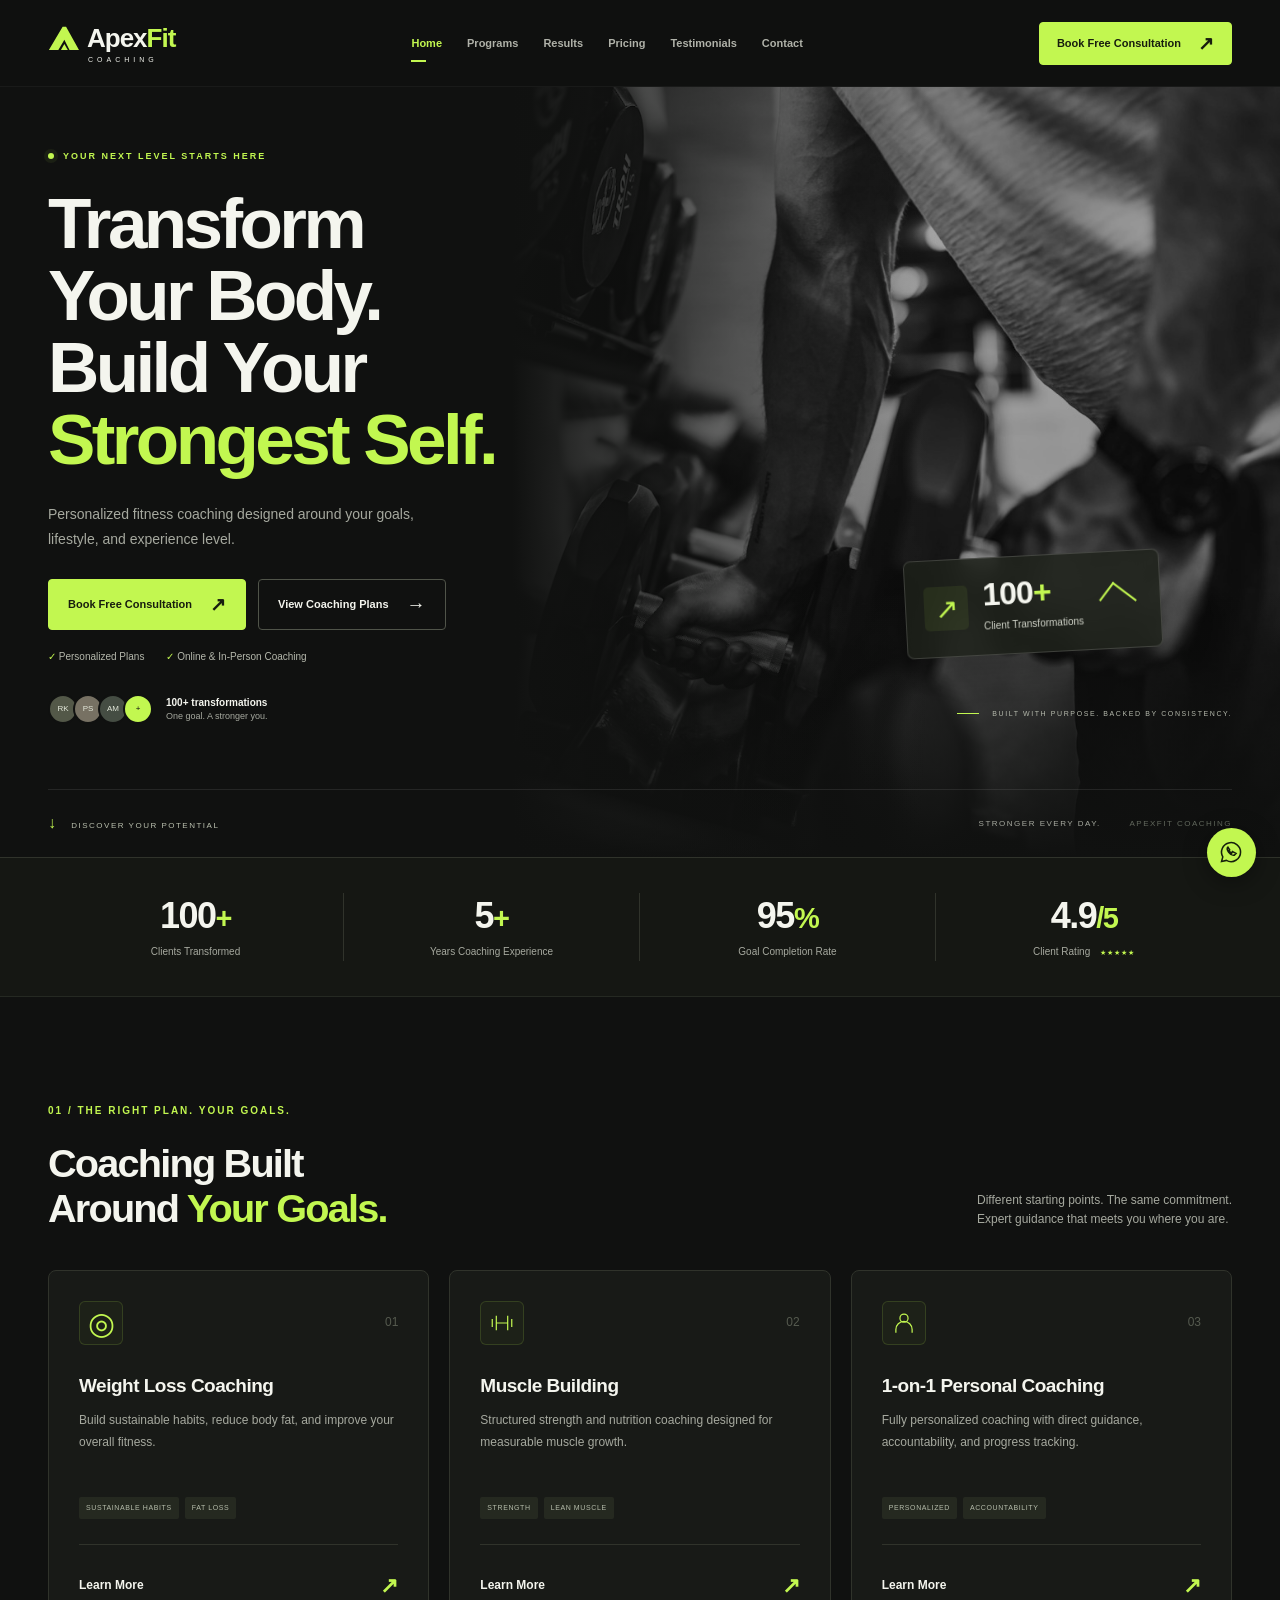
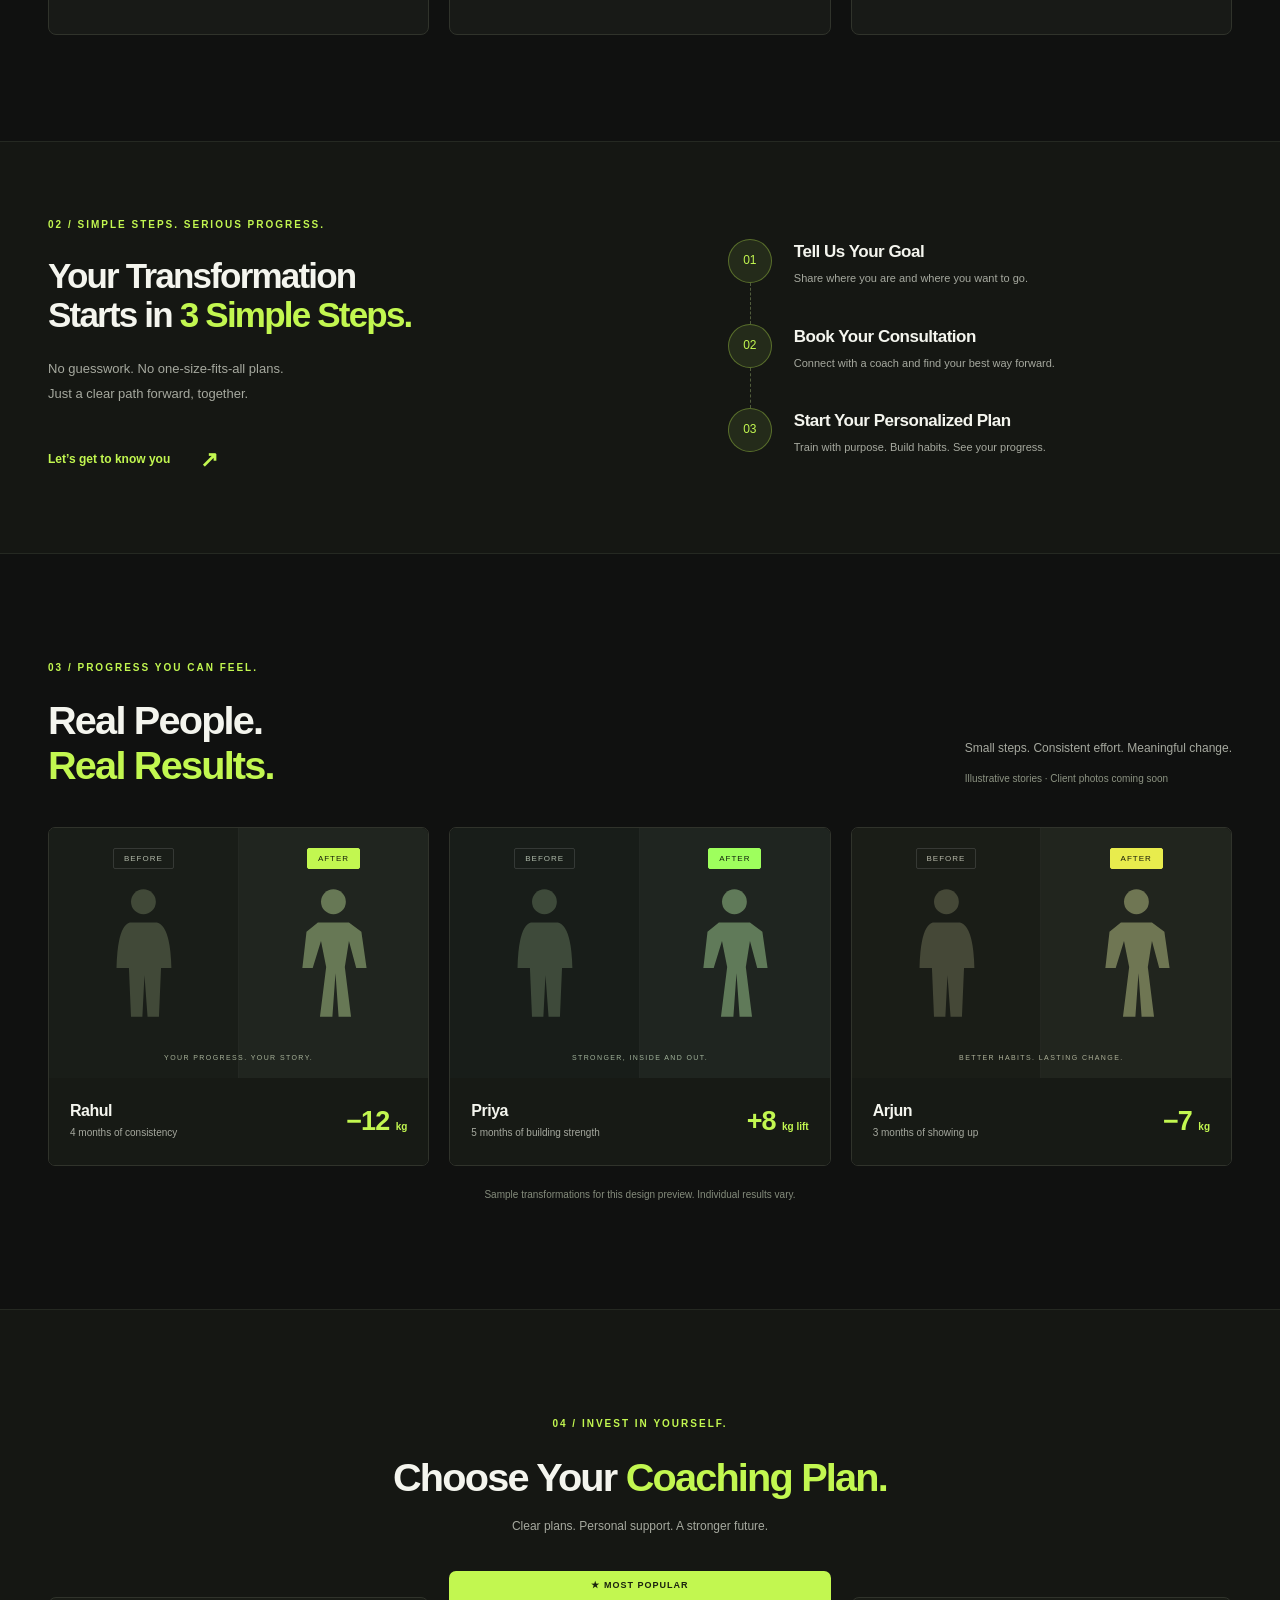
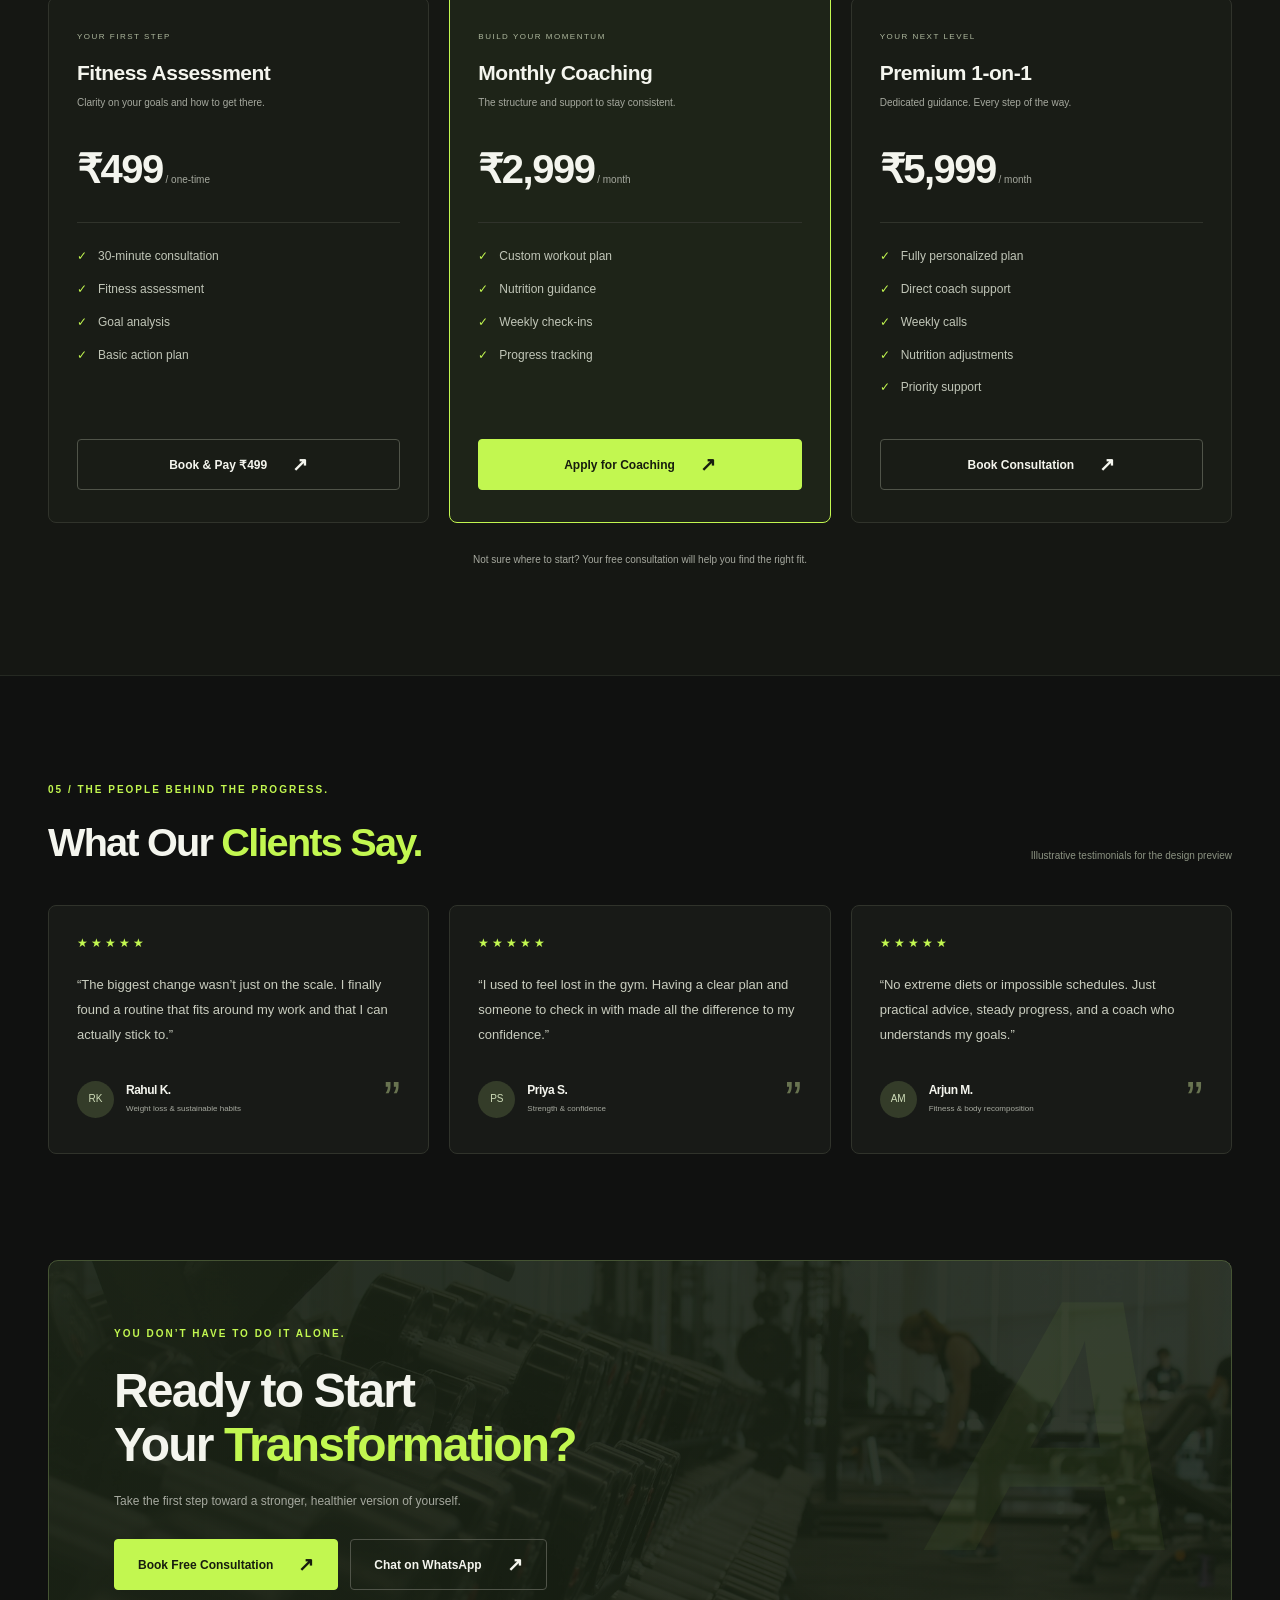
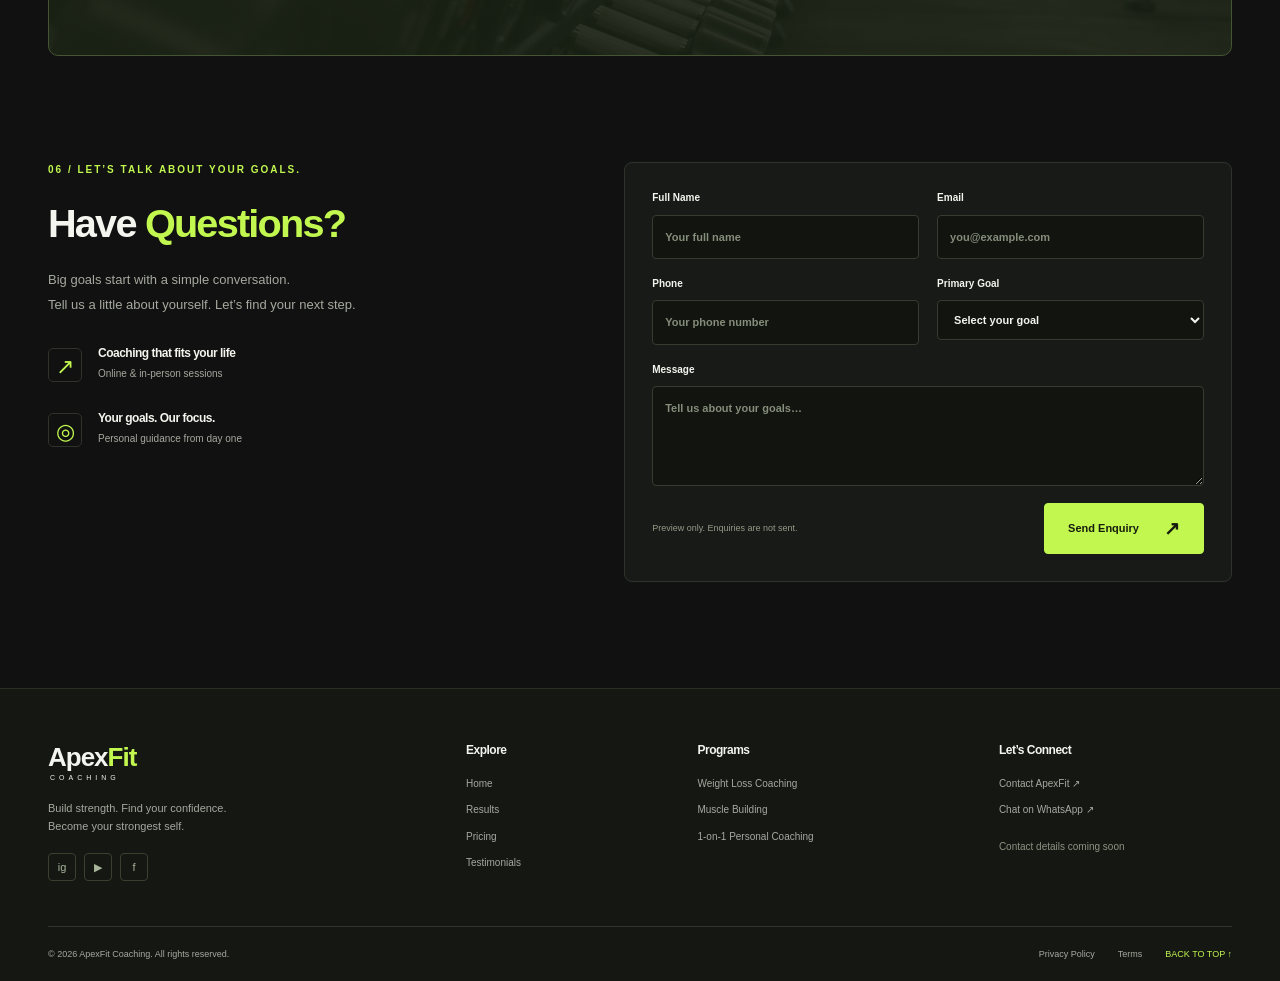
==== index.html @ f1231855 "Set up ApexFit landing page with Tally and Cal.com integrations" ====
<!doctype html>
<html lang="en">
<head>
  <meta charset="UTF-8">
  <meta name="viewport" content="width=device-width, initial-scale=1.0">
  <meta name="theme-color" content="#101110">
  <meta name="description" content="ApexFit Coaching. Personalized fitness coaching built around your goals, lifestyle, and experience. Find your stronger self.">
  <title>ApexFit Coaching — Build Your Strongest Self</title>
  <link rel="icon" href="assets/favicon.svg" type="image/svg+xml">
  <link rel="stylesheet" href="styles.css">
  <script src="script.js" defer></script>
  <script async src="https://tally.so/widgets/embed.js"></script>
  <!-- FUTURE: Microsoft Clarity global analytics. No tracking enabled in Phase 1. -->
</head>
<body>
<a class="skip-link" href="#main">Skip to content</a>
<header class="header">
  <div class="container nav-wrap">
    <a class="logo" href="#home" aria-label="ApexFit home"><svg viewBox="0 0 36 32" aria-hidden="true"><path d="M1 29 17 2h4l15 27H25L19 17l-7 12Z" fill="currentColor"/><path d="m15 29 4-7 4 7Z" fill="currentColor"/></svg>Apex<span>Fit</span><small>COACHING</small></a>
    <button class="menu-toggle" aria-expanded="false" aria-controls="navigation" aria-label="Open navigation"><span></span><span></span></button>
    <nav id="navigation" aria-label="Main navigation"><a class="active" href="#home">Home</a><a href="#programs">Programs</a><a href="#results">Results</a><a href="#pricing">Pricing</a><a href="#testimonials">Testimonials</a><a href="#contact">Contact</a></nav>
    <!-- Cal.com navbar booking popup -->
    <button class="button button-small nav-cta" data-cal-link="sahil-4kkyif/free-fitness-consultation" data-cal-namespace="free-fitness-consultation" data-cal-config='{"layout":"month_view","useSlotsViewOnSmallScreen":"true","theme":"auto"}'>Book Free Consultation <span>↗</span></button>
  </div>
</header>
<main id="main">
  <section class="hero" id="home">
    <div class="hero-image"><img src="assets/athlete.jpg" alt="Athlete strength training with dumbbells in a gym" fetchpriority="high" width="1400" height="933"></div>
    <div class="container hero-inner">
      <div class="hero-copy">
        <p class="eyebrow"><span class="live-dot"></span> YOUR NEXT LEVEL STARTS HERE</p>
        <h1>Transform<br>Your Body.<br>Build Your<br><em>Strongest Self.</em></h1>
        <p class="hero-description">Personalized fitness coaching designed around your goals, lifestyle, and experience level.</p>
        <div class="actions"><!-- Cal.com hero booking popup --><button class="button" data-cal-link="sahil-4kkyif/free-fitness-consultation" data-cal-namespace="free-fitness-consultation" data-cal-config='{"layout":"month_view","useSlotsViewOnSmallScreen":"true","theme":"auto"}'>Book Free Consultation <span>↗</span></button><a class="button button-outline" href="#pricing">View Coaching Plans <span>→</span></a></div>
        <div class="trust"><span>✓ Personalized Plans</span><span>✓ Online &amp; In-Person Coaching</span></div>
        <div class="hero-proof"><div class="avatar-stack" aria-hidden="true"><span>RK</span><span>PS</span><span>AM</span><span>+</span></div><div><strong>100+ transformations</strong><small>One goal. A stronger you.</small></div></div>
      </div>
      <div class="hero-note"><span class="mini-icon">↗</span><div><strong>100<span>+</span></strong><p>Client Transformations</p></div><span class="note-line"></span></div>
      <div class="image-caption"><span></span> BUILT WITH PURPOSE. BACKED BY CONSISTENCY.</div>
    </div>
    <div class="hero-bottom container"><a href="#programs"><span>↓</span> DISCOVER YOUR POTENTIAL</a><p>STRONGER EVERY DAY. <span>APEXFIT COACHING</span></p></div>
  </section>
  <section class="stats" aria-label="Coaching at a glance"><div class="container stats-grid"><div><strong>100<span>+</span></strong><p>Clients Transformed</p></div><div><strong>5<span>+</span></strong><p>Years Coaching Experience</p></div><div><strong>95<span>%</span></strong><p>Goal Completion Rate</p></div><div><strong>4.9<span>/5</span></strong><p>Client Rating <span class="stars" aria-label="five stars">★★★★★</span></p></div></div></section>
  <section class="section container" id="programs">
    <div class="section-heading"><div><p class="eyebrow">01 / THE RIGHT PLAN. YOUR GOALS.</p><h2>Coaching Built<br>Around <span>Your Goals.</span></h2></div><p>Different starting points. The same commitment.<br>Expert guidance that meets you where you are.</p></div>
    <div class="program-grid">
      <article class="program-card"><div class="card-top"><span class="service-icon">◎</span><span class="card-number">01</span></div><h3>Weight Loss Coaching</h3><p>Build sustainable habits, reduce body fat, and improve your overall fitness.</p><div class="tags"><span>SUSTAINABLE HABITS</span><span>FAT LOSS</span></div><a href="#pricing" class="text-link">Learn More <span>↗</span></a></article>
      <article class="program-card"><div class="card-top"><span class="service-icon"><svg viewBox="0 0 32 32" aria-hidden="true"><path d="M4 11v10m5-14v18m14-18v18m5-14v10M9 16h14"/></svg></span><span class="card-number">02</span></div><h3>Muscle Building</h3><p>Structured strength and nutrition coaching designed for measurable muscle growth.</p><div class="tags"><span>STRENGTH</span><span>LEAN MUSCLE</span></div><a href="#pricing" class="text-link">Learn More <span>↗</span></a></article>
      <article class="program-card"><div class="card-top"><span class="service-icon"><svg viewBox="0 0 32 32" aria-hidden="true"><circle cx="16" cy="10" r="5"/><path d="M6 28v-4a10 10 0 0 1 20 0v4"/></svg></span><span class="card-number">03</span></div><h3>1-on-1 Personal Coaching</h3><p>Fully personalized coaching with direct guidance, accountability, and progress tracking.</p><div class="tags"><span>PERSONALIZED</span><span>ACCOUNTABILITY</span></div><a href="#pricing" class="text-link">Learn More <span>↗</span></a></article>
    </div>
  </section>
  <section class="process-section"><div class="container process-layout"><div><p class="eyebrow">02 / SIMPLE STEPS. SERIOUS PROGRESS.</p><h2>Your Transformation<br>Starts in <span>3 Simple Steps.</span></h2><p class="muted">No guesswork. No one-size-fits-all plans.<br>Just a clear path forward, together.</p><a href="#contact" class="text-link inline-link">Let’s get to know you <span>↗</span></a></div><ol class="steps"><li><span>01</span><div><h3>Tell Us Your Goal</h3><p>Share where you are and where you want to go.</p></div></li><li><span>02</span><div><h3>Book Your Consultation</h3><p>Connect with a coach and find your best way forward.</p></div></li><li><span>03</span><div><h3>Start Your Personalized Plan</h3><p>Train with purpose. Build habits. See your progress.</p></div></li></ol></div></section>
  <section class="section container" id="results"><div class="section-heading"><div><p class="eyebrow">03 / PROGRESS YOU CAN FEEL.</p><h2>Real People.<br><span>Real Results.</span></h2></div><div><p>Small steps. Consistent effort. Meaningful change.</p><p class="sample-note">Illustrative stories · Client photos coming soon</p></div></div><div class="results-grid">
    <article class="result-card"><div class="transformation"><div><span>BEFORE</span><svg viewBox="0 0 80 140" aria-hidden="true"><circle cx="40" cy="20" r="12"/><path d="M27 40Q15 43 14 84h12l2 47h11l2-40 3 40h11l2-47h10Q66 43 53 40Z"/></svg></div><div><span>AFTER</span><svg viewBox="0 0 80 140" aria-hidden="true"><circle cx="40" cy="20" r="12"/><path d="M25 40 14 49l-4 35h10l8-26 5 25-6 48h12l3-42 3 42h12l-6-48 4-25 7 26h10l-5-35-12-9Z"/></svg></div><p>YOUR PROGRESS. YOUR STORY.</p></div><div class="result-caption"><div><h3>Rahul</h3><p>4 months of consistency</p></div><strong>−12 <small>kg</small></strong></div></article>
    <article class="result-card"><div class="transformation variant-two"><div><span>BEFORE</span><svg viewBox="0 0 80 140" aria-hidden="true"><circle cx="40" cy="20" r="12"/><path d="M27 40Q15 43 14 84h12l2 47h11l2-40 3 40h11l2-47h10Q66 43 53 40Z"/></svg></div><div><span>AFTER</span><svg viewBox="0 0 80 140" aria-hidden="true"><circle cx="40" cy="20" r="12"/><path d="M25 40 14 49l-4 35h10l8-26 5 25-6 48h12l3-42 3 42h12l-6-48 4-25 7 26h10l-5-35-12-9Z"/></svg></div><p>STRONGER, INSIDE AND OUT.</p></div><div class="result-caption"><div><h3>Priya</h3><p>5 months of building strength</p></div><strong>+8 <small>kg lift</small></strong></div></article>
    <article class="result-card"><div class="transformation variant-three"><div><span>BEFORE</span><svg viewBox="0 0 80 140" aria-hidden="true"><circle cx="40" cy="20" r="12"/><path d="M27 40Q15 43 14 84h12l2 47h11l2-40 3 40h11l2-47h10Q66 43 53 40Z"/></svg></div><div><span>AFTER</span><svg viewBox="0 0 80 140" aria-hidden="true"><circle cx="40" cy="20" r="12"/><path d="M25 40 14 49l-4 35h10l8-26 5 25-6 48h12l3-42 3 42h12l-6-48 4-25 7 26h10l-5-35-12-9Z"/></svg></div><p>BETTER HABITS. LASTING CHANGE.</p></div><div class="result-caption"><div><h3>Arjun</h3><p>3 months of showing up</p></div><strong>−7 <small>kg</small></strong></div></article>
  </div><p class="results-disclaimer">Sample transformations for this design preview. Individual results vary.</p></section>
  <section class="pricing-section section" id="pricing"><div class="container"><div class="center-heading"><p class="eyebrow">04 / INVEST IN YOURSELF.</p><h2>Choose Your <span>Coaching Plan.</span></h2><p>Clear plans. Personal support. A stronger future.</p></div><div class="pricing-grid">
    <article class="price-card"><p class="plan-kicker">YOUR FIRST STEP</p><h3>Fitness Assessment</h3><p class="plan-description">Clarity on your goals and how to get there.</p><p class="price">₹499<span> / one-time</span></p><ul><li>30-minute consultation</li><li>Fitness assessment</li><li>Goal analysis</li><li>Basic action plan</li></ul><!-- FUTURE: Razorpay ₹499 assessment payment --><button class="button button-outline" data-integration="razorpay">Book &amp; Pay ₹499 <span>↗</span></button></article>
    <article class="price-card featured"><div class="popular">★ MOST POPULAR</div><p class="plan-kicker">BUILD YOUR MOMENTUM</p><h3>Monthly Coaching</h3><p class="plan-description">The structure and support to stay consistent.</p><p class="price">₹2,999<span> / month</span></p><ul><li>Custom workout plan</li><li>Nutrition guidance</li><li>Weekly check-ins</li><li>Progress tracking</li></ul><!-- Tally coaching application popup --><button class="button" data-tally-open="b50qGZ" data-tally-layout="modal" data-tally-width="401" data-tally-hide-title="1" data-tally-emoji-text="👋" data-tally-emoji-animation="wave" data-tally-auto-close="2000" data-tally-form-events-forwarding="1">Apply for Coaching <span>↗</span></button></article>
    <article class="price-card"><p class="plan-kicker">YOUR NEXT LEVEL</p><h3>Premium 1-on-1</h3><p class="plan-description">Dedicated guidance. Every step of the way.</p><p class="price">₹5,999<span> / month</span></p><ul><li>Fully personalized plan</li><li>Direct coach support</li><li>Weekly calls</li><li>Nutrition adjustments</li><li>Priority support</li></ul><!-- Cal.com premium consultation popup --><button class="button button-outline" data-cal-link="sahil-4kkyif/free-fitness-consultation" data-cal-namespace="free-fitness-consultation" data-cal-config='{"layout":"month_view","useSlotsViewOnSmallScreen":"true","theme":"auto"}'>Book Consultation <span>↗</span></button></article>
  </div><p class="pricing-footnote">Not sure where to start? Your free consultation will help you find the right fit.</p></div></section>
  <section class="section container" id="testimonials"><div class="section-heading"><div><p class="eyebrow">05 / THE PEOPLE BEHIND THE PROGRESS.</p><h2>What Our <span>Clients Say.</span></h2></div><p class="sample-note">Illustrative testimonials for the design preview</p></div><div class="testimonials-grid">
    <article class="testimonial"><div class="stars" aria-label="5 out of 5 stars">★★★★★</div><blockquote>“The biggest change wasn’t just on the scale. I finally found a routine that fits around my work and that I can actually stick to.”</blockquote><div class="client"><span class="client-avatar">RK</span><div><h3>Rahul K.</h3><p>Weight loss &amp; sustainable habits</p></div><span class="quote-mark">”</span></div></article>
    <article class="testimonial"><div class="stars" aria-label="5 out of 5 stars">★★★★★</div><blockquote>“I used to feel lost in the gym. Having a clear plan and someone to check in with made all the difference to my confidence.”</blockquote><div class="client"><span class="client-avatar">PS</span><div><h3>Priya S.</h3><p>Strength &amp; confidence</p></div><span class="quote-mark">”</span></div></article>
    <article class="testimonial"><div class="stars" aria-label="5 out of 5 stars">★★★★★</div><blockquote>“No extreme diets or impossible schedules. Just practical advice, steady progress, and a coach who understands my goals.”</blockquote><div class="client"><span class="client-avatar">AM</span><div><h3>Arjun M.</h3><p>Fitness &amp; body recomposition</p></div><span class="quote-mark">”</span></div></article>
  </div></section>
  <section class="final-cta container"><div><p class="eyebrow">YOU DON’T HAVE TO DO IT ALONE.</p><h2>Ready to Start<br>Your <span>Transformation?</span></h2><p>Take the first step toward a stronger, healthier version of yourself.</p><div class="actions"><!-- Cal.com booking popup; FUTURE: WhatsApp integration --><button class="button" data-cal-link="sahil-4kkyif/free-fitness-consultation" data-cal-namespace="free-fitness-consultation" data-cal-config='{"layout":"month_view","useSlotsViewOnSmallScreen":"true","theme":"auto"}'>Book Free Consultation <span>↗</span></button><button class="button button-outline" data-integration="whatsapp">Chat on WhatsApp <span>↗</span></button></div></div><span class="cta-watermark" aria-hidden="true">A</span></section>
  <section class="section container contact-layout" id="contact"><div><p class="eyebrow">06 / LET’S TALK ABOUT YOUR GOALS.</p><h2>Have <span>Questions?</span></h2><p class="muted">Big goals start with a simple conversation.<br>Tell us a little about yourself. Let’s find your next step.</p><div class="contact-detail"><span>↗</span><div><h3>Coaching that fits your life</h3><p>Online &amp; in-person sessions</p></div></div><div class="contact-detail"><span>◎</span><div><h3>Your goals. Our focus.</h3><p>Personal guidance from day one</p></div></div></div>
    <!-- FUTURE: replace this visual-only form with Tally. No data is sent or stored. -->
    <form id="enquiry-form" class="contact-form"><div class="form-row"><label>Full Name<input type="text" name="name" placeholder="Your full name" autocomplete="name" required></label><label>Email<input type="email" name="email" placeholder="you@example.com" autocomplete="email" required></label></div><div class="form-row"><label>Phone<input type="tel" name="phone" placeholder="Your phone number" autocomplete="tel"></label><label>Primary Goal<select name="goal" required><option value="" disabled selected>Select your goal</option><option value="0">Lose body fat</option><option value="1">Build muscle</option><option value="2">Improve overall fitness</option><option value="3">1-on-1 personal coaching</option><option value="4">Explore my options</option></select></label></div><label>Message<textarea name="message" rows="4" placeholder="Tell us about your goals…" required></textarea></label><div class="form-bottom"><span>Preview only. Enquiries are not sent.</span><button class="button" type="submit" disabled>Send Enquiry <span>↗</span></button></div></form>
  </section>
</main>
<footer><div class="container footer-grid"><div><a class="logo" href="#home">Apex<span>Fit</span><small>COACHING</small></a><p>Build strength. Find your confidence.<br>Become your strongest self.</p><div class="social-links"><button aria-label="Instagram coming soon" data-integration="social">ig</button><button aria-label="YouTube coming soon" data-integration="social">▶</button><button aria-label="Facebook coming soon" data-integration="social">f</button></div></div><div><h3>Explore</h3><a href="#home">Home</a><a href="#results">Results</a><a href="#pricing">Pricing</a><a href="#testimonials">Testimonials</a></div><div><h3>Programs</h3><a href="#programs">Weight Loss Coaching</a><a href="#programs">Muscle Building</a><a href="#programs">1-on-1 Personal Coaching</a></div><div><h3>Let’s Connect</h3><a href="#contact">Contact ApexFit <span>↗</span></a><button class="footer-link" data-integration="whatsapp">Chat on WhatsApp ↗</button><p class="sample-note">Contact details coming soon</p></div></div><div class="container footer-bottom"><p>© <span id="year">2026</span> ApexFit Coaching. All rights reserved.</p><div><button data-legal="privacy">Privacy Policy</button><button data-legal="terms">Terms</button><a href="#home">BACK TO TOP ↑</a></div></div></footer>
<!-- FUTURE: WhatsApp link integration. Visual-only button for Phase 1. -->
<button class="whatsapp-float" data-integration="whatsapp" aria-label="Chat on WhatsApp"><svg viewBox="0 0 32 32" aria-hidden="true"><path d="M26 15.5a10.5 10.5 0 0 1-15.6 9.2L5 26l1.4-5.2A10.5 10.5 0 1 1 26 15.5Z"/><path d="M12 10c-3 2 3 10 7 9l2-2-4-2-1 2-3-3 1-1Z"/></svg></button>
<dialog id="notice-dialog" aria-labelledby="notice-title"><button class="dialog-close" aria-label="Close dialog">×</button><p class="eyebrow">APEXFIT COACHING</p><h2 id="notice-title">Coming soon</h2><p id="notice-message"></p><button class="button dialog-done">Got it <span>→</span></button></dialog>
<!-- Cal element-click embed code begins -->
<script type="text/javascript">
(function (C, A, L) {
  let p = function (a, ar) { a.q.push(ar); };
  let d = C.document;

  C.Cal = C.Cal || function () {
    let cal = C.Cal;
    let ar = arguments;

    if (!cal.loaded) {
      cal.ns = {};
      cal.q = cal.q || [];
      d.head.appendChild(d.createElement("script")).src = A;
      cal.loaded = true;
    }

    if (ar[0] === L) {
      const api = function () { p(api, arguments); };
      const namespace = ar[1];

      api.q = api.q || [];

      if (typeof namespace === "string") {
        cal.ns[namespace] = cal.ns[namespace] || api;
        p(cal.ns[namespace], ar);
        p(cal, ["initNamespace", namespace]);
      } else {
        p(cal, ar);
      }

      return;
    }

    p(cal, ar);
  };
})(window, "https://app.cal.com/embed/embed.js", "init");

Cal("init", "free-fitness-consultation", {
  origin: "https://app.cal.com"
});

Cal.config = Cal.config || {};
Cal.config.forwardQueryParams = true;

Cal.ns["free-fitness-consultation"]("ui", {
  hideEventTypeDetails: false,
  layout: "month_view"
});
</script>
<!-- Cal element-click embed code ends -->
</body>
</html>
---- styles.css ----
/* ApexFit design tokens and reusable primitives. No framework or external font dependency. */
:root{--bg:#101110;--surface:#181a17;--surface-raised:#1e211b;--lime:#c2f750;--text:#f4f5ee;--muted:#a6a99f;--line:#30332b;--radius:8px;--max:1240px;color-scheme:dark}*{box-sizing:border-box}html{scroll-behavior:smooth;scroll-padding-top:100px}body{margin:0;background:var(--bg);color:var(--text);font-family:Arial,Helvetica,sans-serif;font-size:15px;line-height:1.65}button,input,textarea,select{font:inherit}button,a,input,textarea,select{-webkit-tap-highlight-color:transparent}a{color:inherit;text-decoration:none}button{cursor:pointer}button:disabled{cursor:default}img,svg{display:block}button{color:inherit}h1,h2,h3,p{margin:0}h1,h2,h3{line-height:1.12}h2{font-size:clamp(30px,3.1vw,44px);letter-spacing:-1.8px;font-weight:750}h2 span{color:var(--lime)}h3{font-size:20px;letter-spacing:-.5px}p{color:var(--muted)}::selection{background:var(--lime);color:var(--bg)}:focus-visible{outline:2px solid var(--lime);outline-offset:5px}.container{width:min(var(--max),calc(100% - 96px));margin-inline:auto}.section{padding-block:106px}.eyebrow{font-size:10px;letter-spacing:2px;font-weight:700;color:var(--lime);margin-bottom:22px}.button{border:1px solid var(--lime);border-radius:4px;padding:15px 23px;display:inline-flex;align-items:center;justify-content:center;gap:25px;background:var(--lime);color:#171d0e;font-weight:700;font-size:12px;line-height:1.5;transition:background .2s,transform .2s,box-shadow .2s;white-space:nowrap}.button span{font-size:19px;line-height:1}.button:hover{background:#d1ff71;transform:translateY(-2px);box-shadow:0 5px 24px #c2f75015}.button-outline{color:var(--text);border-color:#505449;background:transparent}.button-outline:hover{background:#ffffff0b;border-color:var(--lime)}.button-small{padding:11px 17px;font-size:11px;gap:17px}.actions{display:flex;gap:12px;flex-wrap:wrap}.text-link{display:flex;justify-content:space-between;align-items:center;font-size:12px;font-weight:700;padding-top:23px;border-top:1px solid var(--line);transition:color .2s}.text-link span{font-size:22px;color:var(--lime)}.text-link:hover{color:var(--lime)}.skip-link{position:fixed;top:-80px;left:20px;background:var(--lime);color:#111;padding:10px;z-index:100}.skip-link:focus{top:10px}.header{position:sticky;top:0;z-index:30;border-bottom:1px solid #ffffff0b;background:#101110f5;backdrop-filter:blur(14px)}.nav-wrap{height:86px;display:flex;align-items:center;justify-content:space-between;gap:28px}.logo{display:inline-flex;align-items:center;font-size:26px;font-weight:800;letter-spacing:-1px;position:relative;padding-bottom:9px;line-height:1}.logo>span{color:var(--lime)}.logo svg{width:31px;margin-right:8px;color:var(--lime)}.logo small{position:absolute;bottom:-2px;left:40px;font-size:7px;font-weight:500;letter-spacing:4px}.footer-grid .logo small{left:2px}.nav-wrap nav{display:flex;gap:25px}.nav-wrap nav a{font-size:11px;font-weight:600;color:#b0b2a9;position:relative;padding-block:10px}.nav-wrap nav a:hover,.nav-wrap nav a.active{color:var(--lime)}.nav-wrap nav .active:after{content:'';position:absolute;bottom:0;left:0;width:15px;height:2px;background:var(--lime)}.menu-toggle{display:none}.hero{isolation:isolate;position:relative;overflow:hidden;border-bottom:1px solid var(--line)}.hero-image{position:absolute;inset:0 0 0 40%;z-index:-1}.hero-image img{width:100%;height:100%;object-fit:cover;object-position:58% center;filter:grayscale(100%) brightness(.64)}.hero-image:after{content:'';position:absolute;inset:0;background:linear-gradient(90deg,#101110 0%,#10111075 22%,transparent 55%),linear-gradient(0deg,#101110 0%,transparent 35%)}.hero-inner{position:relative;min-height:700px;padding-top:62px;padding-bottom:65px}.hero-copy{max-width:610px}.hero .eyebrow{display:flex;align-items:center;gap:9px;font-size:9px;margin-bottom:24px}.live-dot{width:6px;height:6px;background:var(--lime);border-radius:50%;box-shadow:0 0 0 4px #c2f75010}h1{font-size:clamp(54px,5.55vw,80px);font-weight:800;letter-spacing:-3.6px;line-height:1.015}h1 em{font-style:normal;color:var(--lime)}.hero-description{font-size:14px;line-height:1.8;max-width:385px;margin:26px 0}.hero .button{font-size:11px;padding:15px 19px;gap:18px}.trust{display:flex;gap:22px;margin-top:19px;color:#b5b8ac;font-size:10px}.trust span::first-letter{color:var(--lime)}.hero-proof{display:flex;align-items:center;gap:13px;margin-top:29px;font-size:10px;line-height:1.5}.hero-proof strong{font-weight:600}.hero-proof small{display:block;font-size:9px;color:var(--muted)}.avatar-stack{display:flex;padding-left:5px}.avatar-stack span{width:30px;height:30px;display:grid;place-items:center;border:2px solid var(--bg);border-radius:50%;background:#535848;margin-left:-5px;font-size:8px;color:#e4e9db}.avatar-stack span:nth-child(2){background:#777163}.avatar-stack span:nth-child(3){background:#454d43}.avatar-stack span:last-child{background:var(--lime);color:var(--bg)}.hero-note{position:absolute;right:6%;bottom:136px;display:flex;align-items:center;gap:15px;background:#1d211acd;backdrop-filter:blur(16px);border:1px solid #ffffff26;border-radius:7px;padding:20px 27px 20px 18px;transform:rotate(-3deg);box-shadow:0 16px 50px #0003}.mini-icon{display:grid;place-items:center;width:44px;height:44px;color:var(--lime);background:#c2f75012;font-size:28px;border-radius:5px}.hero-note strong{font-size:32px;line-height:1;letter-spacing:-1px}.hero-note strong span{color:var(--lime)}.hero-note p{font-size:10px;margin-top:5px;color:#ced1c6}.note-line{width:30px;height:23px;border-left:2px solid var(--lime);border-top:2px solid var(--lime);transform:rotate(40deg);margin-left:5px}.image-caption{position:absolute;right:0;bottom:70px;font-size:7px;letter-spacing:1.6px;color:#b5b9ac;display:flex;align-items:center;gap:13px}.image-caption span{width:22px;height:1px;background:var(--lime)}.hero-bottom{border-top:1px solid #ffffff16;display:flex;align-items:center;justify-content:space-between;padding-block:20px;font-size:8px;letter-spacing:1.5px}.hero-bottom a{color:#bac0ae}.hero-bottom a span{color:var(--lime);font-size:16px;margin-right:10px}.hero-bottom p{font-size:8px}.hero-bottom p span{margin-left:25px;color:#62685d}.stats{padding-block:35px;background:#151713;border-bottom:1px solid #252922}.stats-grid{display:grid;grid-template-columns:repeat(4,1fr)}.stats-grid>div{text-align:center;border-right:1px solid var(--line)}.stats-grid>div:last-child{border:0}.stats strong{font-size:36px;letter-spacing:-1.5px;line-height:1.3}.stats strong span{color:var(--lime);font-size:29px}.stats p{font-size:10px;margin-top:5px}.stars{color:var(--lime);letter-spacing:3px;font-size:12px}.stats .stars{font-size:7px;letter-spacing:1px;margin-left:7px}.section-heading{display:flex;justify-content:space-between;align-items:flex-end;gap:35px;margin-bottom:40px}.section-heading>p,.section-heading>div>p:not(.eyebrow){font-size:12px}.program-grid,.results-grid,.pricing-grid,.testimonials-grid{display:grid;grid-template-columns:repeat(3,1fr);gap:20px}.program-card{padding:30px;background:var(--surface);border:1px solid var(--line);border-radius:var(--radius);transition:transform .25s,border-color .25s}.program-card:hover{transform:translateY(-5px);border-color:#728846}.card-top{display:flex;justify-content:space-between;align-items:center;margin-bottom:30px}.service-icon{height:44px;width:44px;display:grid;place-items:center;color:var(--lime);border:1px solid #c2f75025;background:#c2f75008;border-radius:6px;font-size:31px;line-height:1}.service-icon svg{width:26px;height:26px;fill:none;stroke:currentColor;stroke-width:1.5}.card-number{color:#555a4f;font-size:12px}.program-card h3{font-size:19px;margin-bottom:14px}.program-card>p{font-size:12px;min-height:62px;line-height:1.8}.tags{display:flex;gap:6px;flex-wrap:wrap;margin:25px 0}.tags span{font-size:7px;letter-spacing:.6px;color:#b6bdab;background:#252920;padding:5px 7px;border-radius:2px}.process-section{padding:75px 0;background:#151713;border-block:1px solid #252922}.process-layout{display:grid;grid-template-columns:1.15fr 1fr;gap:100px;align-items:center}.process-layout h2{font-size:35px}.muted{font-size:13px;margin-top:23px;line-height:1.9}.inline-link{display:inline-flex;gap:30px;border:0;margin-top:12px;color:var(--lime)}.steps{padding:0;margin:0;list-style:none}.steps li{display:flex;gap:22px;position:relative;padding-bottom:36px}.steps li:last-child{padding:0}.steps li:not(:last-child):before{content:'';position:absolute;top:44px;left:22px;bottom:0;border-left:1px dashed #515d3c}.steps li>span{width:44px;height:44px;border:1px solid #c2f75055;background:#242b1a;display:grid;place-items:center;flex-shrink:0;border-radius:50%;color:var(--lime);font-size:12px}.steps h3{font-size:17px;margin:3px 0 8px}.steps p{font-size:11px}.sample-note{font-size:10px!important;color:#8c9382;margin-top:12px}.result-card{border:1px solid var(--line);border-radius:7px;overflow:hidden}.transformation{height:250px;position:relative;display:grid;grid-template-columns:1fr 1fr;background:#20251f}.transformation>div{display:flex;flex-direction:column;align-items:center;padding-top:20px}.transformation>div:first-child{background:#191d18;border-right:1px solid #ffffff0c}.transformation>div>span{font-size:8px;letter-spacing:1px;padding:3px 10px;border:1px solid #ffffff20;border-radius:2px;color:#b2b9a9}.transformation>div:nth-child(2)>span{background:var(--lime);color:#17210c;border-color:var(--lime)}.transformation svg{height:145px;margin-top:12px;fill:#414938}.transformation>div:nth-child(2) svg{fill:#677855}.transformation>p{position:absolute;bottom:15px;width:100%;text-align:center;letter-spacing:1.4px;font-size:7px;color:#a7b299}.variant-two{filter:hue-rotate(15deg)}.variant-three{filter:hue-rotate(-15deg)}.result-caption{display:flex;align-items:center;justify-content:space-between;padding:21px;background:#171a15}.result-caption h3{font-size:16px}.result-caption p{font-size:10px;margin-top:5px}.result-caption>strong{color:var(--lime);font-size:27px;letter-spacing:-1px}.result-caption small{font-size:10px;letter-spacing:0}.results-disclaimer{font-size:10px;text-align:center;margin-top:21px;color:#858c7c}.pricing-section{background:#151713;border-block:1px solid #252922}.center-heading{text-align:center;margin-bottom:60px}.center-heading>p:last-child{margin-top:18px;font-size:12px}.price-card{position:relative;display:flex;flex-direction:column;background:#191c16;border:1px solid var(--line);border-radius:8px;padding:32px 28px}.plan-kicker{font-size:8px;letter-spacing:1.5px;margin-bottom:18px;color:#aeb89e}.price-card h3{font-size:21px}.plan-description{font-size:10px;margin-top:10px}.price{font-size:40px;font-weight:700;color:var(--text);margin-top:25px;letter-spacing:-1.5px}.price span{font-size:10px;font-weight:400;letter-spacing:0;color:var(--muted)}.price-card ul{border-top:1px solid var(--line);padding:24px 0 28px;margin:20px 0 0;list-style:none;font-size:12px;color:#c1c6b8;flex:1}.price-card li{margin-bottom:13px;padding-left:21px;position:relative}.price-card li:before{content:'✓';position:absolute;left:0;color:var(--lime)}.price-card .button{width:100%}.featured{border-color:var(--lime);background:#1e2418}.popular{position:absolute;left:-1px;right:-1px;top:-27px;background:var(--lime);color:#1a230e;font-size:9px;text-align:center;padding:7px;font-weight:700;letter-spacing:1px;border-radius:7px 7px 0 0}.featured{border-radius:0 0 8px 8px}.pricing-footnote{text-align:center;font-size:10px;margin-top:29px}.testimonial{padding:28px;background:var(--surface);border:1px solid var(--line);border-radius:8px}.testimonial blockquote{font-size:13px;line-height:1.9;margin:20px 0 27px;color:#c9cdbf}.client{display:flex;gap:12px;align-items:center}.client-avatar{width:37px;height:37px;display:grid;place-items:center;border-radius:50%;font-size:10px;background:#343c29;color:#cedcb8}.client h3{font-size:12px}.client p{font-size:8px;margin-top:5px}.quote-mark{color:#687350;font-size:50px;line-height:1;margin-left:auto}.final-cta{position:relative;overflow:hidden;padding:65px;background:linear-gradient(90deg,#1a2215f2,#151d11df),url('assets/gym.jpg') center/cover;border:1px solid #455433;border-radius:10px}.final-cta>div{position:relative;z-index:1}.final-cta h2{font-size:48px}.final-cta p:not(.eyebrow){font-size:12px;margin-top:20px}.final-cta .actions{margin-top:28px}.cta-watermark{position:absolute;right:40px;top:-70px;font-size:360px;font-weight:900;line-height:1.3;font-style:italic;color:#c2f7500c;pointer-events:none}.contact-layout{display:grid;grid-template-columns:1fr 1.25fr;gap:90px}.contact-detail{display:flex;align-items:center;gap:16px;margin-top:29px}.contact-detail>span{width:34px;height:34px;display:grid;place-items:center;color:var(--lime);border:1px solid var(--line);border-radius:5px;font-size:22px}.contact-detail h3{font-size:12px}.contact-detail p{font-size:10px;margin-top:6px}.contact-form{padding:27px;border:1px solid var(--line);background:var(--surface);border-radius:8px}.form-row{display:grid;grid-template-columns:1fr 1fr;gap:18px}.contact-form label{display:flex;flex-direction:column;font-size:10px;gap:8px;margin-bottom:17px;font-weight:600}input,textarea,select{width:100%;min-width:0;border:1px solid #363c30;border-radius:4px;background:#11140f;padding:12px;font-size:11px;color:var(--text)}input::placeholder,textarea::placeholder{color:#858d7b}textarea{resize:vertical;min-height:100px}.form-bottom{display:flex;gap:15px;align-items:center;justify-content:space-between}.form-bottom>span{font-size:9px;color:#929b86}.form-bottom .button{font-size:11px}footer{background:#151713;border-top:1px solid #282e22;padding-top:55px}.footer-grid{display:grid;grid-template-columns:1.6fr .8fr 1.1fr 1fr;gap:45px;padding-bottom:44px}.footer-grid p{font-size:11px;margin-top:20px}.footer-grid h3{font-size:12px;margin-bottom:18px}.footer-grid>div>a:not(.logo),.footer-link{display:block;margin-bottom:10px;font-size:10px;color:var(--muted)}.footer-grid a:hover,.footer-link:hover{color:var(--lime)}.footer-link{border:0;background:none;padding:0}.social-links{display:flex;gap:8px;margin-top:18px}.social-links button{width:28px;height:28px;border:1px solid #38412e;background:none;border-radius:4px;color:#a9b59a;font-size:11px}.social-links button:hover{border-color:var(--lime);color:var(--lime)}.footer-bottom{display:flex;align-items:center;justify-content:space-between;border-top:1px solid var(--line);padding-block:20px}.footer-bottom p,.footer-bottom a,.footer-bottom button{font-size:9px}.footer-bottom>div{display:flex;gap:23px}.footer-bottom button{border:0;padding:0;background:none;color:var(--muted)}.footer-bottom a{color:var(--lime)}.whatsapp-float{position:fixed;bottom:23px;right:24px;z-index:25;background:var(--lime);color:#15200c;width:49px;height:49px;border:0;border-radius:50%;display:grid;place-items:center;box-shadow:0 5px 25px #0006;transition:transform .2s}.whatsapp-float:hover{transform:scale(1.08)}.whatsapp-float svg{width:29px;fill:none;stroke:currentColor;stroke-width:1.7}dialog{width:min(460px,calc(100% - 36px));background:#1b2016;color:var(--text);border:1px solid #647e3c;border-radius:12px;padding:38px;box-shadow:0 20px 100px #0008}dialog::backdrop{background:#000b;backdrop-filter:blur(5px)}dialog h2{font-size:30px;letter-spacing:-1px}dialog p:not(.eyebrow){font-size:13px;margin:20px 0 26px}.dialog-close{position:absolute;right:15px;top:9px;font-size:27px;background:none;border:0;color:var(--muted)}.reveal{opacity:0;transform:translateY(18px);transition:opacity .65s,transform .65s}.reveal.visible{opacity:1;transform:none}
@media(min-width:1500px){.hero-inner{min-height:770px;padding-top:80px}.hero-image{left:43%}}
@media(max-width:1100px){.container{width:calc(100% - 56px)}.nav-wrap{gap:20px}.nav-wrap nav{gap:17px}.nav-cta{padding-inline:12px;font-size:10px}.hero-inner{min-height:660px}.hero-note{right:0;bottom:125px}.program-card{padding:23px}.program-card h3{font-size:17px}.process-layout{gap:45px}.contact-layout{gap:45px}.price-card{padding:28px 21px}.footer-grid{gap:30px}}
@media(max-width:900px){.nav-wrap{height:75px}.nav-wrap nav{display:none;position:absolute;top:75px;left:0;right:0;background:#161a13;padding:25px 30px;border-bottom:1px solid var(--line);flex-direction:column;gap:10px}.nav-wrap nav.open{display:flex}.nav-wrap nav a{font-size:14px}.menu-toggle{display:flex;flex-direction:column;justify-content:center;gap:6px;width:36px;height:36px;border:0;background:none;margin-left:auto;order:3}.menu-toggle span{height:2px;width:24px;background:var(--text);transition:transform .2s}.menu-toggle[aria-expanded=true] span:first-child{transform:translateY(4px) rotate(45deg)}.menu-toggle[aria-expanded=true] span:last-child{transform:translateY(-4px) rotate(-45deg)}.nav-cta{margin-left:auto}.hero-note{padding:15px;right:0;bottom:120px;gap:10px}.hero-note strong{font-size:25px}.hero-note .mini-icon{width:33px;height:33px}.note-line{display:none}.image-caption{display:none}.hero-copy{max-width:510px}.hero-image{left:32%}.hero-image:after{background:linear-gradient(90deg,#101110 0%,#10111088 35%,#10111015 100%),linear-gradient(0deg,#101110,transparent 60%)}.section{padding-block:75px}.section-heading{align-items:flex-start;gap:25px}.section-heading>p{max-width:230px}.program-grid,.pricing-grid,.testimonials-grid{gap:13px}.program-card{padding:21px 17px}.program-card h3{min-height:38px}.program-card>p{min-height:90px}.tags{min-height:40px}.process-layout h2{font-size:29px}.process-layout{gap:30px}.transformation{height:220px}.transformation svg{height:120px}.result-caption{padding:16px 12px}.result-caption>strong{font-size:23px}.result-caption p{font-size:8px}.price-card{padding:25px 18px}.price-card h3{font-size:18px}.price{font-size:32px}.price-card .button{font-size:10px;gap:10px;padding:13px 8px}.plan-description{min-height:33px}.testimonial{padding:22px 18px}.testimonial blockquote{font-size:12px}.client{gap:8px}.client-avatar{width:28px;height:28px;flex-shrink:0}.quote-mark{display:none}.final-cta{padding:45px}.contact-layout{grid-template-columns:1fr;gap:35px}.contact-layout>div{max-width:520px}.contact-detail{display:inline-flex;margin-right:25px}.footer-grid{grid-template-columns:1.4fr 1fr 1fr;gap:32px}.footer-grid>div:last-child{grid-column:2/4}}
@media(max-width:600px){.container{width:calc(100% - 40px)}.nav-wrap{height:70px;gap:12px}.logo{font-size:23px}.logo svg{width:26px;margin-right:6px}.logo small{left:33px;font-size:6px}.nav-cta{font-size:8px;padding:10px 9px;gap:8px}.nav-cta span{font-size:13px}.menu-toggle{width:26px;padding:0;margin:0}.nav-wrap nav{top:70px}.hero-inner{padding-top:45px;padding-bottom:37px;min-height:auto}.hero .eyebrow{font-size:8px;letter-spacing:1.4px}h1{font-size:55px;letter-spacing:-2.7px}.hero-image{left:15%;opacity:.5}.hero-image img{object-position:52% center}.hero-image:after{background:linear-gradient(90deg,#101110dd,#10111066),linear-gradient(0deg,#101110,transparent 90%)}.hero-description{max-width:305px;font-size:12px;margin:23px 0}.hero .actions{gap:10px}.hero .button{font-size:10px;padding:13px 12px;gap:8px}.trust{gap:15px;font-size:8px}.hero-proof{margin-top:26px}.hero-note{display:none}.hero-bottom{padding-block:13px;font-size:7px}.hero-bottom p{display:none}.stats{padding-block:25px}.stats-grid{grid-template-columns:1fr 1fr;row-gap:24px}.stats-grid>div:nth-child(2){border:0}.stats strong{font-size:31px}.stats strong span{font-size:24px}.stats p{font-size:9px}.stats .stars{display:block;margin:5px 0 0}.section{padding-block:61px}.eyebrow{font-size:8px;letter-spacing:1.5px;margin-bottom:17px}h2{font-size:32px;letter-spacing:-1.3px}.section-heading{flex-direction:column;gap:17px;margin-bottom:28px}.section-heading>p{max-width:none;font-size:11px}.program-grid,.results-grid,.pricing-grid,.testimonials-grid{grid-template-columns:1fr;gap:17px}.program-card{padding:26px}.card-top{margin-bottom:22px}.program-card h3{font-size:21px;min-height:0}.program-card>p{font-size:13px;min-height:0}.tags{min-height:0;margin-block:22px}.tags span{font-size:8px}.process-section{padding-block:54px}.process-layout{grid-template-columns:1fr;gap:35px}.process-layout h2{font-size:31px}.steps li{padding-bottom:29px}.steps p{font-size:11px}.transformation{height:255px}.transformation svg{height:152px}.result-caption{padding:20px}.result-caption p{font-size:10px}.result-caption>strong{font-size:30px}.center-heading{text-align:left;margin-bottom:32px}.center-heading>p:last-child{font-size:11px}.pricing-grid{gap:38px}.price-card{padding:30px}.price-card h3{font-size:23px}.plan-description{min-height:0;font-size:12px}.price{font-size:43px}.price span{font-size:12px}.price-card .button{font-size:12px;padding:14px}.price-card li{font-size:13px}.plan-kicker{font-size:9px}.popular{font-size:9px}.pricing-grid .featured{margin-top:5px}.testimonial{padding:28px}.testimonial blockquote{font-size:14px}.client-avatar{width:38px;height:38px}.client{gap:13px}.client p{font-size:10px}.quote-mark{display:block}.final-cta{padding:36px 25px;width:calc(100% - 28px)}.final-cta h2{font-size:34px}.final-cta p:not(.eyebrow){font-size:12px;max-width:270px}.final-cta .button{font-size:10px;padding:13px 14px;gap:14px}.cta-watermark{right:-25px;top:25px;font-size:300px}.contact-layout{gap:30px}.contact-detail{display:flex}.contact-form{padding:21px}.form-row{grid-template-columns:1fr;gap:0}.contact-form label{font-size:11px}input,textarea,select{font-size:16px;padding:11px}.form-bottom{align-items:flex-start;flex-direction:column;gap:14px}.form-bottom .button{width:100%}.footer-grid{grid-template-columns:1fr 1fr;gap:30px}.footer-grid>div:first-child{grid-column:1/3}.footer-grid>div:last-child{grid-column:1/3}.footer-grid>div>a:not(.logo),.footer-link{font-size:11px}.footer-bottom{align-items:flex-start;flex-direction:column;gap:13px;padding-bottom:75px}.footer-bottom>div{gap:20px}.whatsapp-float{width:45px;height:45px;right:18px;bottom:18px}.sample-note{font-size:9px!important}.contact-layout .eyebrow{font-size:7px}}
@media(prefers-reduced-motion:reduce){html{scroll-behavior:auto}*,*::before,*::after{transition:none!important;animation:none!important}.reveal{opacity:1;transform:none}}
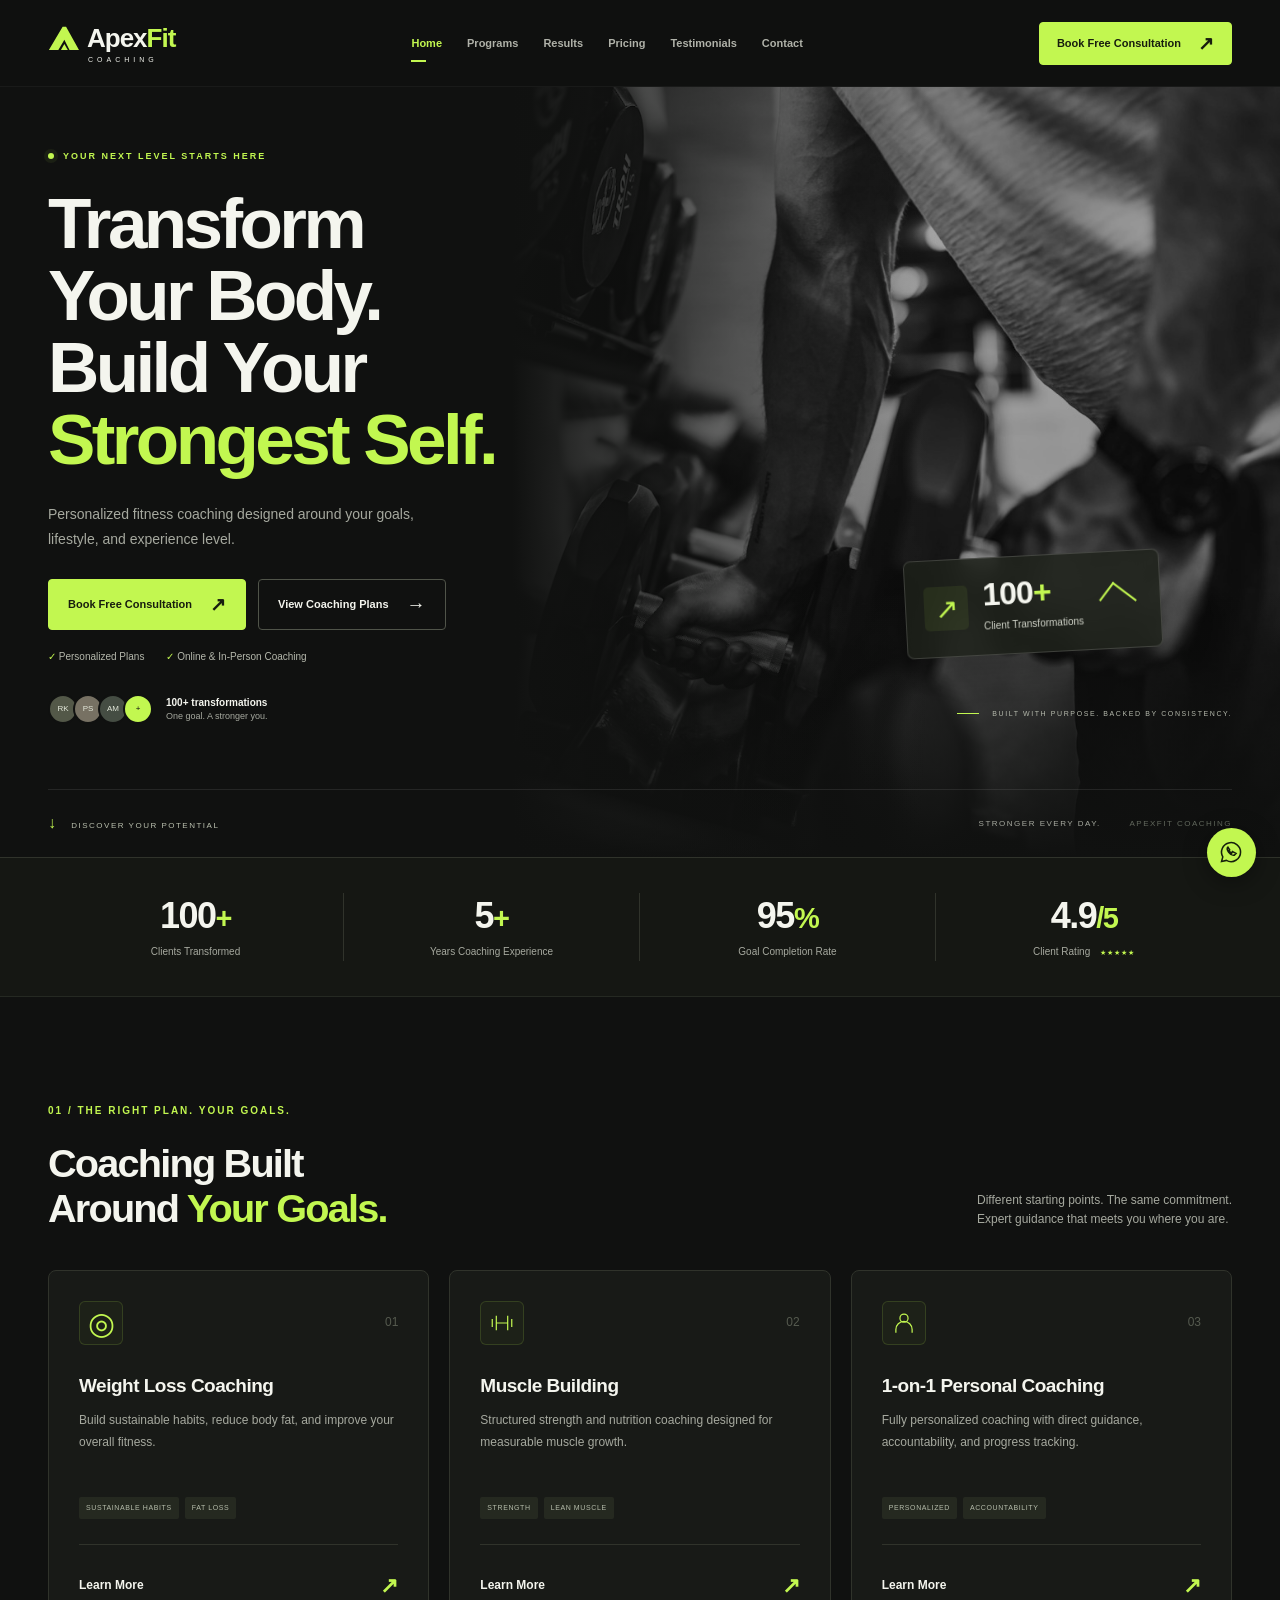
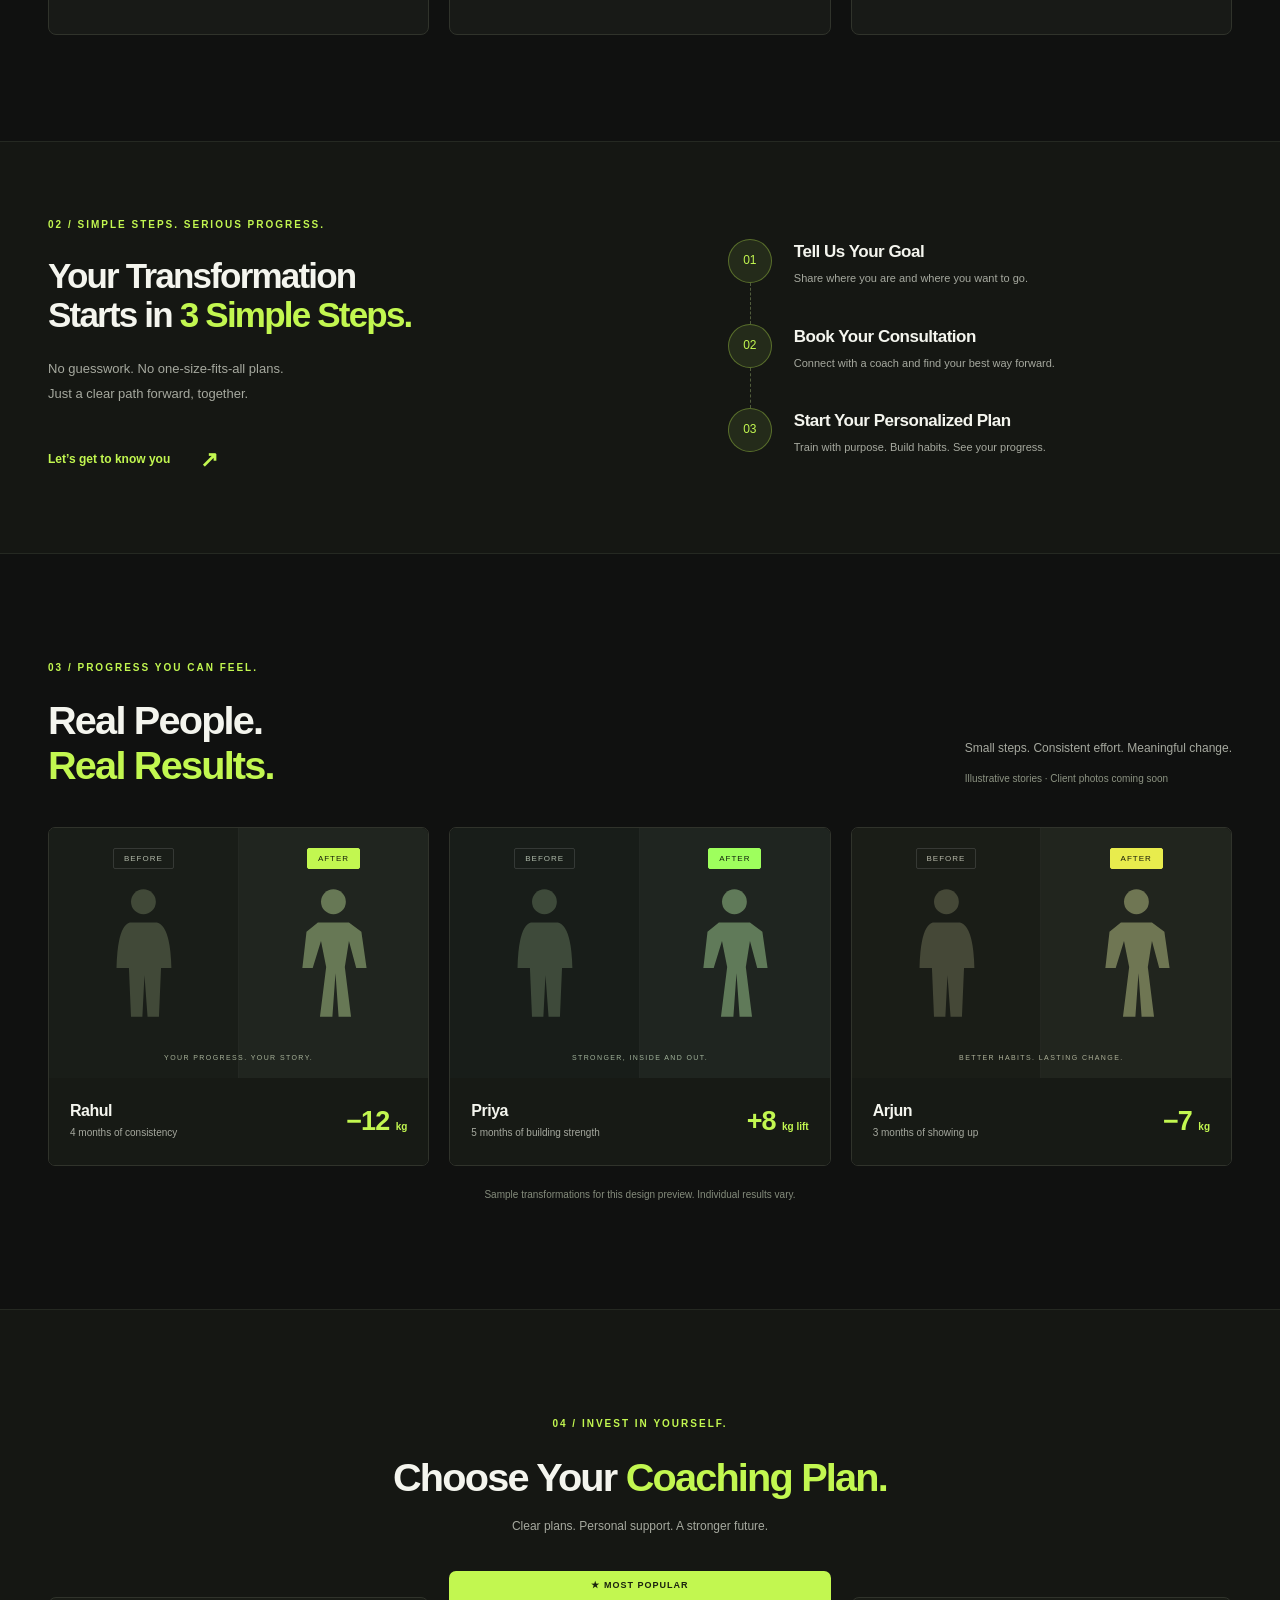
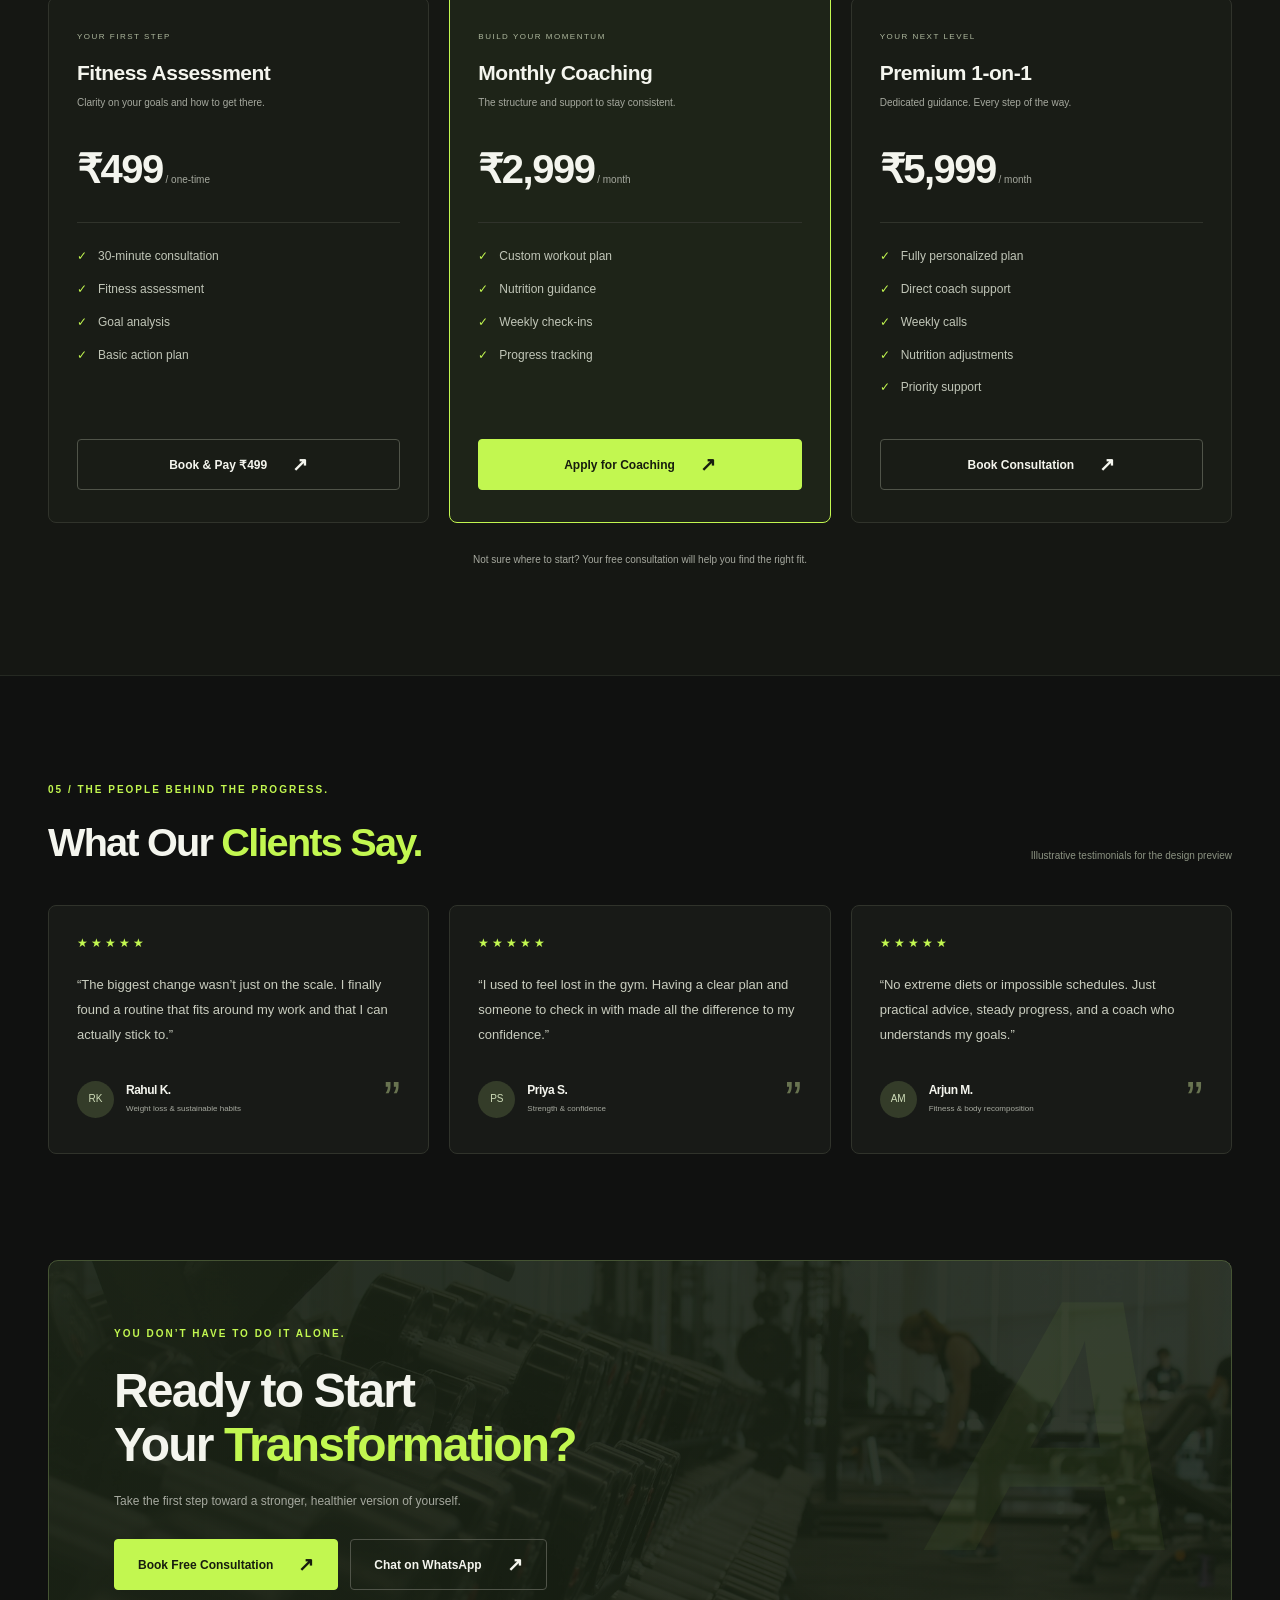
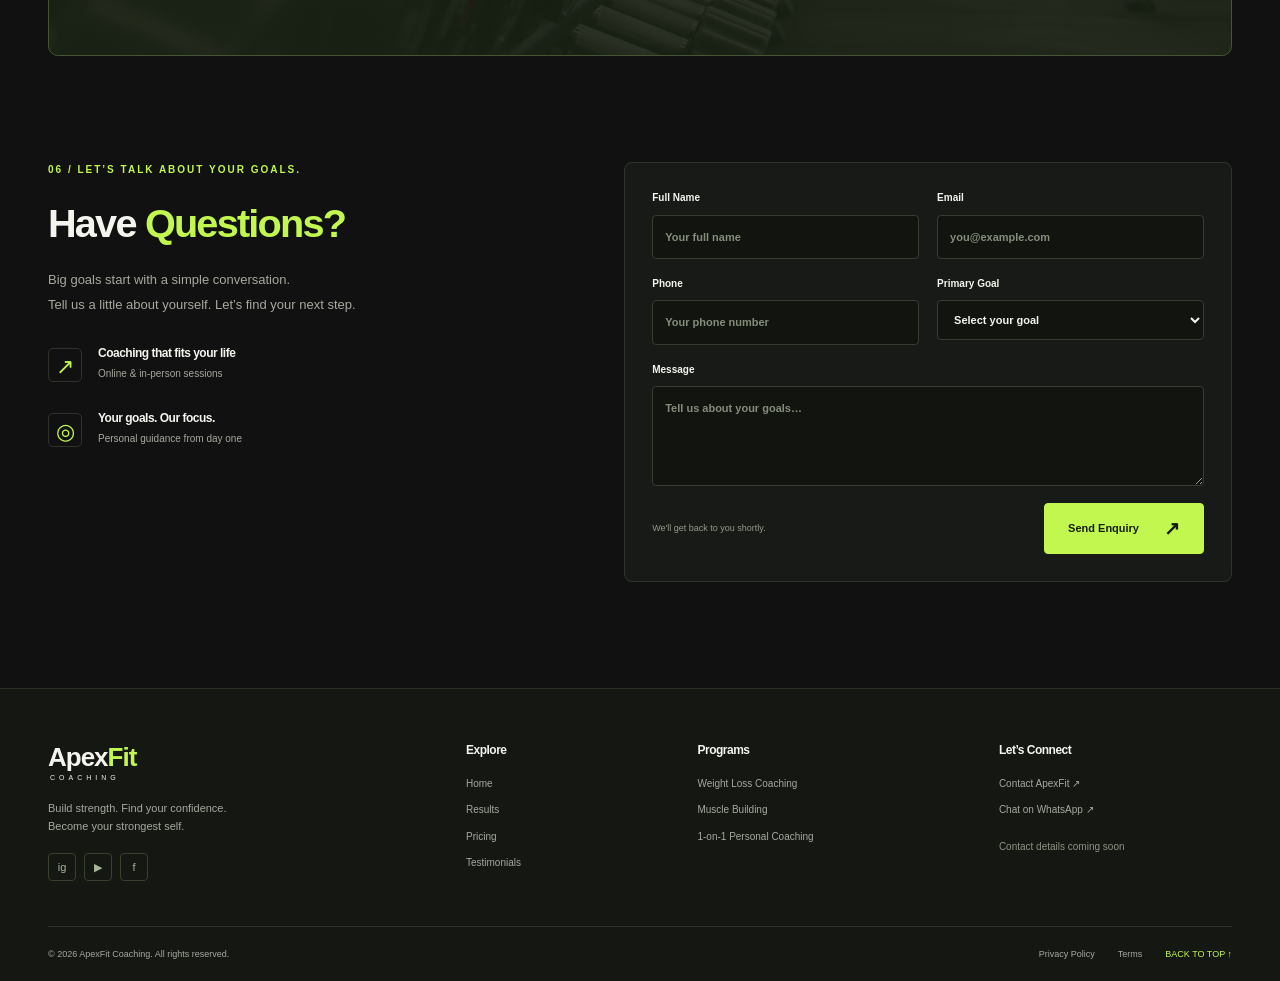
==== commit 84da9124: "Connect enquiry form to Formspree" ====
--- a/index.html
+++ b/index.html
@@ -11,6 +11,13 @@
   <script src="script.js" defer></script>
   <script async src="https://tally.so/widgets/embed.js"></script>
   <!-- FUTURE: Microsoft Clarity global analytics. No tracking enabled in Phase 1. -->
+<script type="text/javascript">
+    (function(c,l,a,r,i,t,y){
+        c[a]=c[a]||function(){(c[a].q=c[a].q||[]).push(arguments)};
+        t=l.createElement(r);t.async=1;t.src="https://www.clarity.ms/tag/"+i;
+        y=l.getElementsByTagName(r)[0];y.parentNode.insertBefore(t,y);
+    })(window, document, "clarity", "script", "ysucmft13k");
+</script>
 </head>
 <body>
 <a class="skip-link" href="#main">Skip to content</a>
@@ -56,7 +63,7 @@
     <article class="result-card"><div class="transformation variant-three"><div><span>BEFORE</span><svg viewBox="0 0 80 140" aria-hidden="true"><circle cx="40" cy="20" r="12"/><path d="M27 40Q15 43 14 84h12l2 47h11l2-40 3 40h11l2-47h10Q66 43 53 40Z"/></svg></div><div><span>AFTER</span><svg viewBox="0 0 80 140" aria-hidden="true"><circle cx="40" cy="20" r="12"/><path d="M25 40 14 49l-4 35h10l8-26 5 25-6 48h12l3-42 3 42h12l-6-48 4-25 7 26h10l-5-35-12-9Z"/></svg></div><p>BETTER HABITS. LASTING CHANGE.</p></div><div class="result-caption"><div><h3>Arjun</h3><p>3 months of showing up</p></div><strong>−7 <small>kg</small></strong></div></article>
   </div><p class="results-disclaimer">Sample transformations for this design preview. Individual results vary.</p></section>
   <section class="pricing-section section" id="pricing"><div class="container"><div class="center-heading"><p class="eyebrow">04 / INVEST IN YOURSELF.</p><h2>Choose Your <span>Coaching Plan.</span></h2><p>Clear plans. Personal support. A stronger future.</p></div><div class="pricing-grid">
-    <article class="price-card"><p class="plan-kicker">YOUR FIRST STEP</p><h3>Fitness Assessment</h3><p class="plan-description">Clarity on your goals and how to get there.</p><p class="price">₹499<span> / one-time</span></p><ul><li>30-minute consultation</li><li>Fitness assessment</li><li>Goal analysis</li><li>Basic action plan</li></ul><!-- FUTURE: Razorpay ₹499 assessment payment --><button class="button button-outline" data-integration="razorpay">Book &amp; Pay ₹499 <span>↗</span></button></article>
+    <article class="price-card"><p class="plan-kicker">YOUR FIRST STEP</p><h3>Fitness Assessment</h3><p class="plan-description">Clarity on your goals and how to get there.</p><p class="price">₹499<span> / one-time</span></p><ul><li>30-minute consultation</li><li>Fitness assessment</li><li>Goal analysis</li><li>Basic action plan</li></ul><!-- Razorpay ₹499 assessment payment link --><a href="https://rzp.io/rzp/HJ7RFAsq" target="_blank" rel="noopener noreferrer" class="button button-outline">Book &amp; Pay ₹499 <span>↗</span></a></article>
     <article class="price-card featured"><div class="popular">★ MOST POPULAR</div><p class="plan-kicker">BUILD YOUR MOMENTUM</p><h3>Monthly Coaching</h3><p class="plan-description">The structure and support to stay consistent.</p><p class="price">₹2,999<span> / month</span></p><ul><li>Custom workout plan</li><li>Nutrition guidance</li><li>Weekly check-ins</li><li>Progress tracking</li></ul><!-- Tally coaching application popup --><button class="button" data-tally-open="b50qGZ" data-tally-layout="modal" data-tally-width="401" data-tally-hide-title="1" data-tally-emoji-text="👋" data-tally-emoji-animation="wave" data-tally-auto-close="2000" data-tally-form-events-forwarding="1">Apply for Coaching <span>↗</span></button></article>
     <article class="price-card"><p class="plan-kicker">YOUR NEXT LEVEL</p><h3>Premium 1-on-1</h3><p class="plan-description">Dedicated guidance. Every step of the way.</p><p class="price">₹5,999<span> / month</span></p><ul><li>Fully personalized plan</li><li>Direct coach support</li><li>Weekly calls</li><li>Nutrition adjustments</li><li>Priority support</li></ul><!-- Cal.com premium consultation popup --><button class="button button-outline" data-cal-link="sahil-4kkyif/free-fitness-consultation" data-cal-namespace="free-fitness-consultation" data-cal-config='{"layout":"month_view","useSlotsViewOnSmallScreen":"true","theme":"auto"}'>Book Consultation <span>↗</span></button></article>
   </div><p class="pricing-footnote">Not sure where to start? Your free consultation will help you find the right fit.</p></div></section>
@@ -65,15 +72,15 @@
     <article class="testimonial"><div class="stars" aria-label="5 out of 5 stars">★★★★★</div><blockquote>“I used to feel lost in the gym. Having a clear plan and someone to check in with made all the difference to my confidence.”</blockquote><div class="client"><span class="client-avatar">PS</span><div><h3>Priya S.</h3><p>Strength &amp; confidence</p></div><span class="quote-mark">”</span></div></article>
     <article class="testimonial"><div class="stars" aria-label="5 out of 5 stars">★★★★★</div><blockquote>“No extreme diets or impossible schedules. Just practical advice, steady progress, and a coach who understands my goals.”</blockquote><div class="client"><span class="client-avatar">AM</span><div><h3>Arjun M.</h3><p>Fitness &amp; body recomposition</p></div><span class="quote-mark">”</span></div></article>
   </div></section>
-  <section class="final-cta container"><div><p class="eyebrow">YOU DON’T HAVE TO DO IT ALONE.</p><h2>Ready to Start<br>Your <span>Transformation?</span></h2><p>Take the first step toward a stronger, healthier version of yourself.</p><div class="actions"><!-- Cal.com booking popup; FUTURE: WhatsApp integration --><button class="button" data-cal-link="sahil-4kkyif/free-fitness-consultation" data-cal-namespace="free-fitness-consultation" data-cal-config='{"layout":"month_view","useSlotsViewOnSmallScreen":"true","theme":"auto"}'>Book Free Consultation <span>↗</span></button><button class="button button-outline" data-integration="whatsapp">Chat on WhatsApp <span>↗</span></button></div></div><span class="cta-watermark" aria-hidden="true">A</span></section>
+  <section class="final-cta container"><div><p class="eyebrow">YOU DON’T HAVE TO DO IT ALONE.</p><h2>Ready to Start<br>Your <span>Transformation?</span></h2><p>Take the first step toward a stronger, healthier version of yourself.</p><div class="actions"><!-- Cal.com booking popup; FUTURE: WhatsApp integration --><button class="button" data-cal-link="sahil-4kkyif/free-fitness-consultation" data-cal-namespace="free-fitness-consultation" data-cal-config='{"layout":"month_view","useSlotsViewOnSmallScreen":"true","theme":"auto"}'>Book Free Consultation <span>↗</span></button><a class="button button-outline" href="https://wa.me/918699613773?text=Hi%2C%20I%27m%20interested%20in%20ApexFit%20Coaching.%20I%27d%20like%20to%20know%20more%20about%20the%20plans" target="_blank" rel="noopener noreferrer">Chat on WhatsApp <span>↗</span></a></div></div><span class="cta-watermark" aria-hidden="true">A</span></section>
   <section class="section container contact-layout" id="contact"><div><p class="eyebrow">06 / LET’S TALK ABOUT YOUR GOALS.</p><h2>Have <span>Questions?</span></h2><p class="muted">Big goals start with a simple conversation.<br>Tell us a little about yourself. Let’s find your next step.</p><div class="contact-detail"><span>↗</span><div><h3>Coaching that fits your life</h3><p>Online &amp; in-person sessions</p></div></div><div class="contact-detail"><span>◎</span><div><h3>Your goals. Our focus.</h3><p>Personal guidance from day one</p></div></div></div>
-    <!-- FUTURE: replace this visual-only form with Tally. No data is sent or stored. -->
-    <form id="enquiry-form" class="contact-form"><div class="form-row"><label>Full Name<input type="text" name="name" placeholder="Your full name" autocomplete="name" required></label><label>Email<input type="email" name="email" placeholder="you@example.com" autocomplete="email" required></label></div><div class="form-row"><label>Phone<input type="tel" name="phone" placeholder="Your phone number" autocomplete="tel"></label><label>Primary Goal<select name="goal" required><option value="" disabled selected>Select your goal</option><option value="0">Lose body fat</option><option value="1">Build muscle</option><option value="2">Improve overall fitness</option><option value="3">1-on-1 personal coaching</option><option value="4">Explore my options</option></select></label></div><label>Message<textarea name="message" rows="4" placeholder="Tell us about your goals…" required></textarea></label><div class="form-bottom"><span>Preview only. Enquiries are not sent.</span><button class="button" type="submit" disabled>Send Enquiry <span>↗</span></button></div></form>
+    <!-- Enquiry form submits directly to Formspree. -->
+    <form id="enquiry-form" class="contact-form" action="https://formspree.io/f/mqpekkev" method="POST"><div class="form-row"><label>Full Name<input type="text" name="name" placeholder="Your full name" autocomplete="name" required></label><label>Email<input type="email" name="email" placeholder="you@example.com" autocomplete="email" required></label></div><div class="form-row"><label>Phone<input type="tel" name="phone" placeholder="Your phone number" autocomplete="tel"></label><label>Primary Goal<select name="goal" required><option value="" disabled selected>Select your goal</option><option value="0">Lose body fat</option><option value="1">Build muscle</option><option value="2">Improve overall fitness</option><option value="3">1-on-1 personal coaching</option><option value="4">Explore my options</option></select></label></div><label>Message<textarea name="message" rows="4" placeholder="Tell us about your goals…" required></textarea></label><div class="form-bottom"><span>We'll get back to you shortly.</span><button class="button" type="submit">Send Enquiry <span>↗</span></button></div></form>
   </section>
 </main>
-<footer><div class="container footer-grid"><div><a class="logo" href="#home">Apex<span>Fit</span><small>COACHING</small></a><p>Build strength. Find your confidence.<br>Become your strongest self.</p><div class="social-links"><button aria-label="Instagram coming soon" data-integration="social">ig</button><button aria-label="YouTube coming soon" data-integration="social">▶</button><button aria-label="Facebook coming soon" data-integration="social">f</button></div></div><div><h3>Explore</h3><a href="#home">Home</a><a href="#results">Results</a><a href="#pricing">Pricing</a><a href="#testimonials">Testimonials</a></div><div><h3>Programs</h3><a href="#programs">Weight Loss Coaching</a><a href="#programs">Muscle Building</a><a href="#programs">1-on-1 Personal Coaching</a></div><div><h3>Let’s Connect</h3><a href="#contact">Contact ApexFit <span>↗</span></a><button class="footer-link" data-integration="whatsapp">Chat on WhatsApp ↗</button><p class="sample-note">Contact details coming soon</p></div></div><div class="container footer-bottom"><p>© <span id="year">2026</span> ApexFit Coaching. All rights reserved.</p><div><button data-legal="privacy">Privacy Policy</button><button data-legal="terms">Terms</button><a href="#home">BACK TO TOP ↑</a></div></div></footer>
+<footer><div class="container footer-grid"><div><a class="logo" href="#home">Apex<span>Fit</span><small>COACHING</small></a><p>Build strength. Find your confidence.<br>Become your strongest self.</p><div class="social-links"><button aria-label="Instagram coming soon" data-integration="social">ig</button><button aria-label="YouTube coming soon" data-integration="social">▶</button><button aria-label="Facebook coming soon" data-integration="social">f</button></div></div><div><h3>Explore</h3><a href="#home">Home</a><a href="#results">Results</a><a href="#pricing">Pricing</a><a href="#testimonials">Testimonials</a></div><div><h3>Programs</h3><a href="#programs">Weight Loss Coaching</a><a href="#programs">Muscle Building</a><a href="#programs">1-on-1 Personal Coaching</a></div><div><h3>Let’s Connect</h3><a href="#contact">Contact ApexFit <span>↗</span></a><a class="footer-link" href="https://wa.me/918699613773?text=Hi%2C%20I%27m%20interested%20in%20ApexFit%20Coaching.%20I%27d%20like%20to%20know%20more%20about%20the%20plans" target="_blank" rel="noopener noreferrer">Chat on WhatsApp ↗</a><p class="sample-note">Contact details coming soon</p></div></div><div class="container footer-bottom"><p>© <span id="year">2026</span> ApexFit Coaching. All rights reserved.</p><div><button data-legal="privacy">Privacy Policy</button><button data-legal="terms">Terms</button><a href="#home">BACK TO TOP ↑</a></div></div></footer>
 <!-- FUTURE: WhatsApp link integration. Visual-only button for Phase 1. -->
-<button class="whatsapp-float" data-integration="whatsapp" aria-label="Chat on WhatsApp"><svg viewBox="0 0 32 32" aria-hidden="true"><path d="M26 15.5a10.5 10.5 0 0 1-15.6 9.2L5 26l1.4-5.2A10.5 10.5 0 1 1 26 15.5Z"/><path d="M12 10c-3 2 3 10 7 9l2-2-4-2-1 2-3-3 1-1Z"/></svg></button>
+<a class="whatsapp-float" href="https://wa.me/918699613773?text=Hi%2C%20I%27m%20interested%20in%20ApexFit%20Coaching.%20I%27d%20like%20to%20know%20more%20about%20the%20plans" target="_blank" rel="noopener noreferrer" aria-label="Chat on WhatsApp"><svg viewBox="0 0 32 32" aria-hidden="true"><path d="M26 15.5a10.5 10.5 0 0 1-15.6 9.2L5 26l1.4-5.2A10.5 10.5 0 1 1 26 15.5Z"/><path d="M12 10c-3 2 3 10 7 9l2-2-4-2-1 2-3-3 1-1Z"/></svg></a>
 <dialog id="notice-dialog" aria-labelledby="notice-title"><button class="dialog-close" aria-label="Close dialog">×</button><p class="eyebrow">APEXFIT COACHING</p><h2 id="notice-title">Coming soon</h2><p id="notice-message"></p><button class="button dialog-done">Got it <span>→</span></button></dialog>
 <!-- Cal element-click embed code begins -->
 <script type="text/javascript">
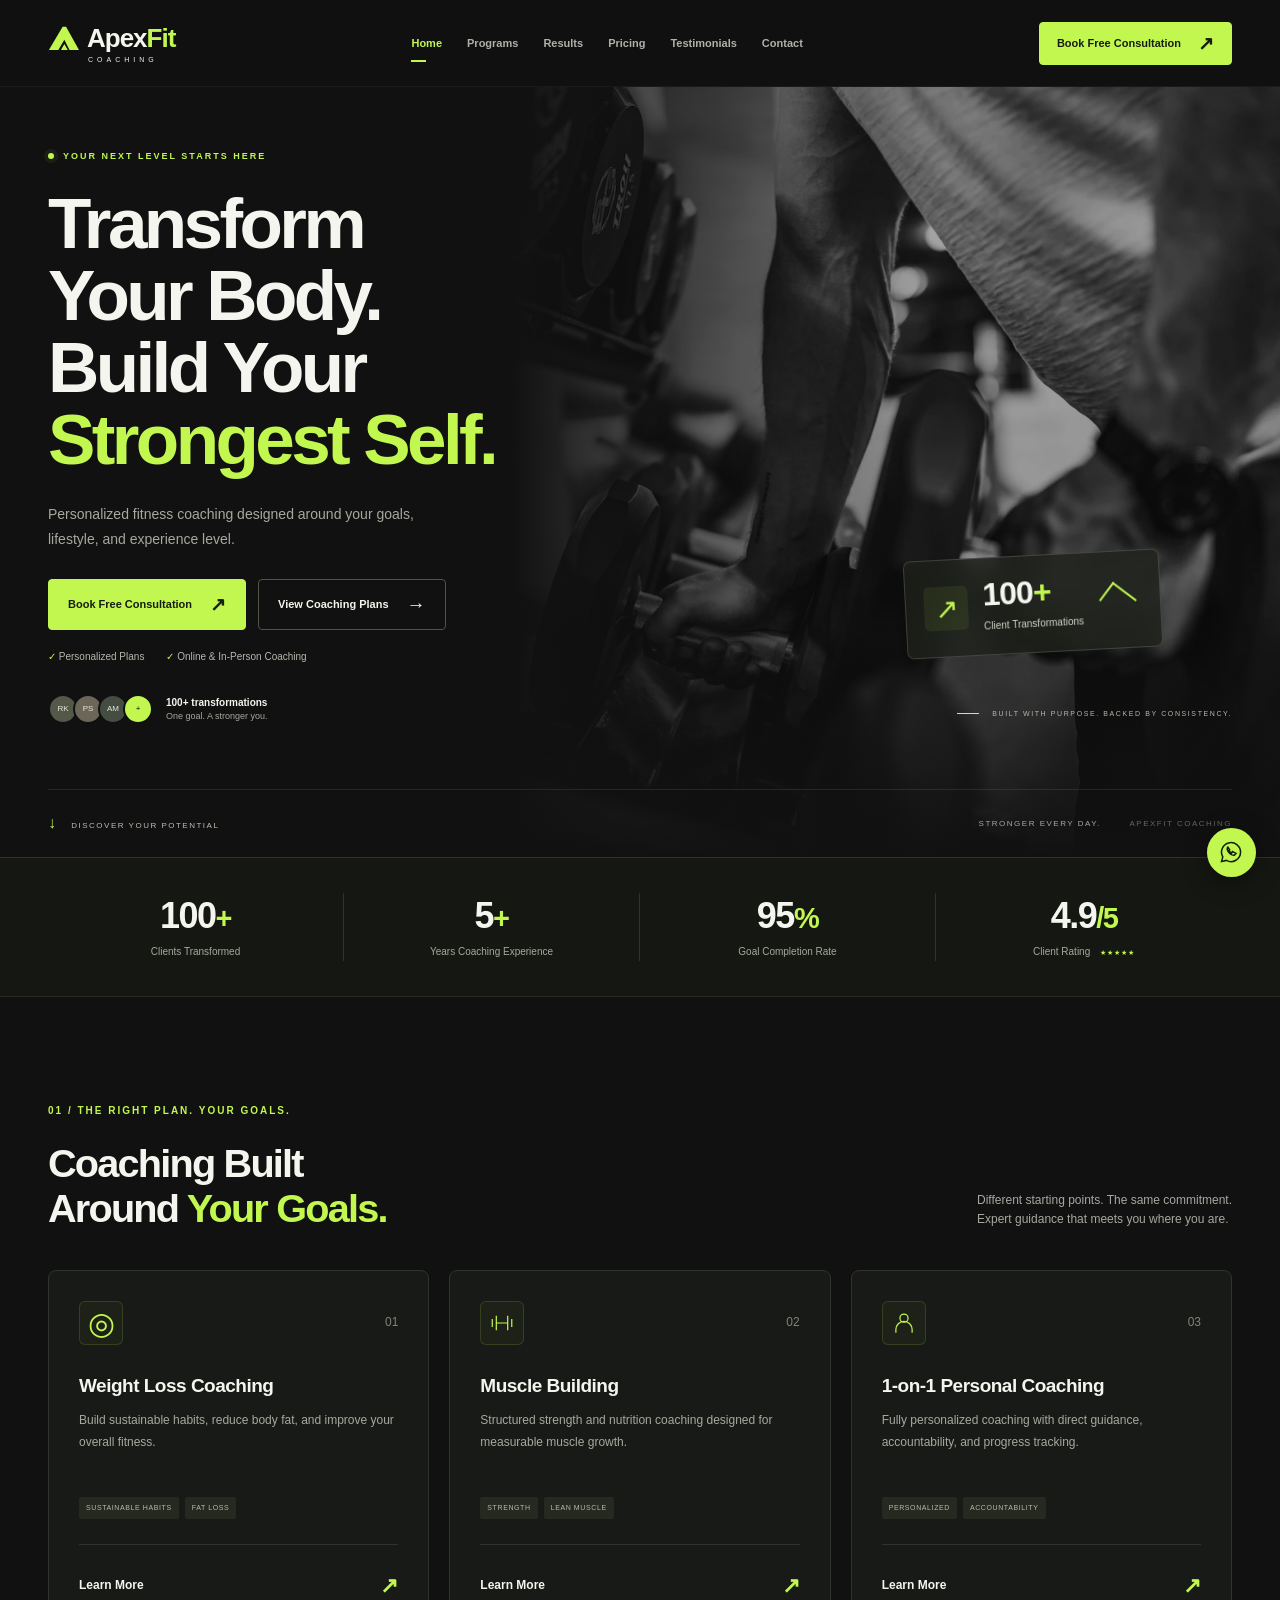
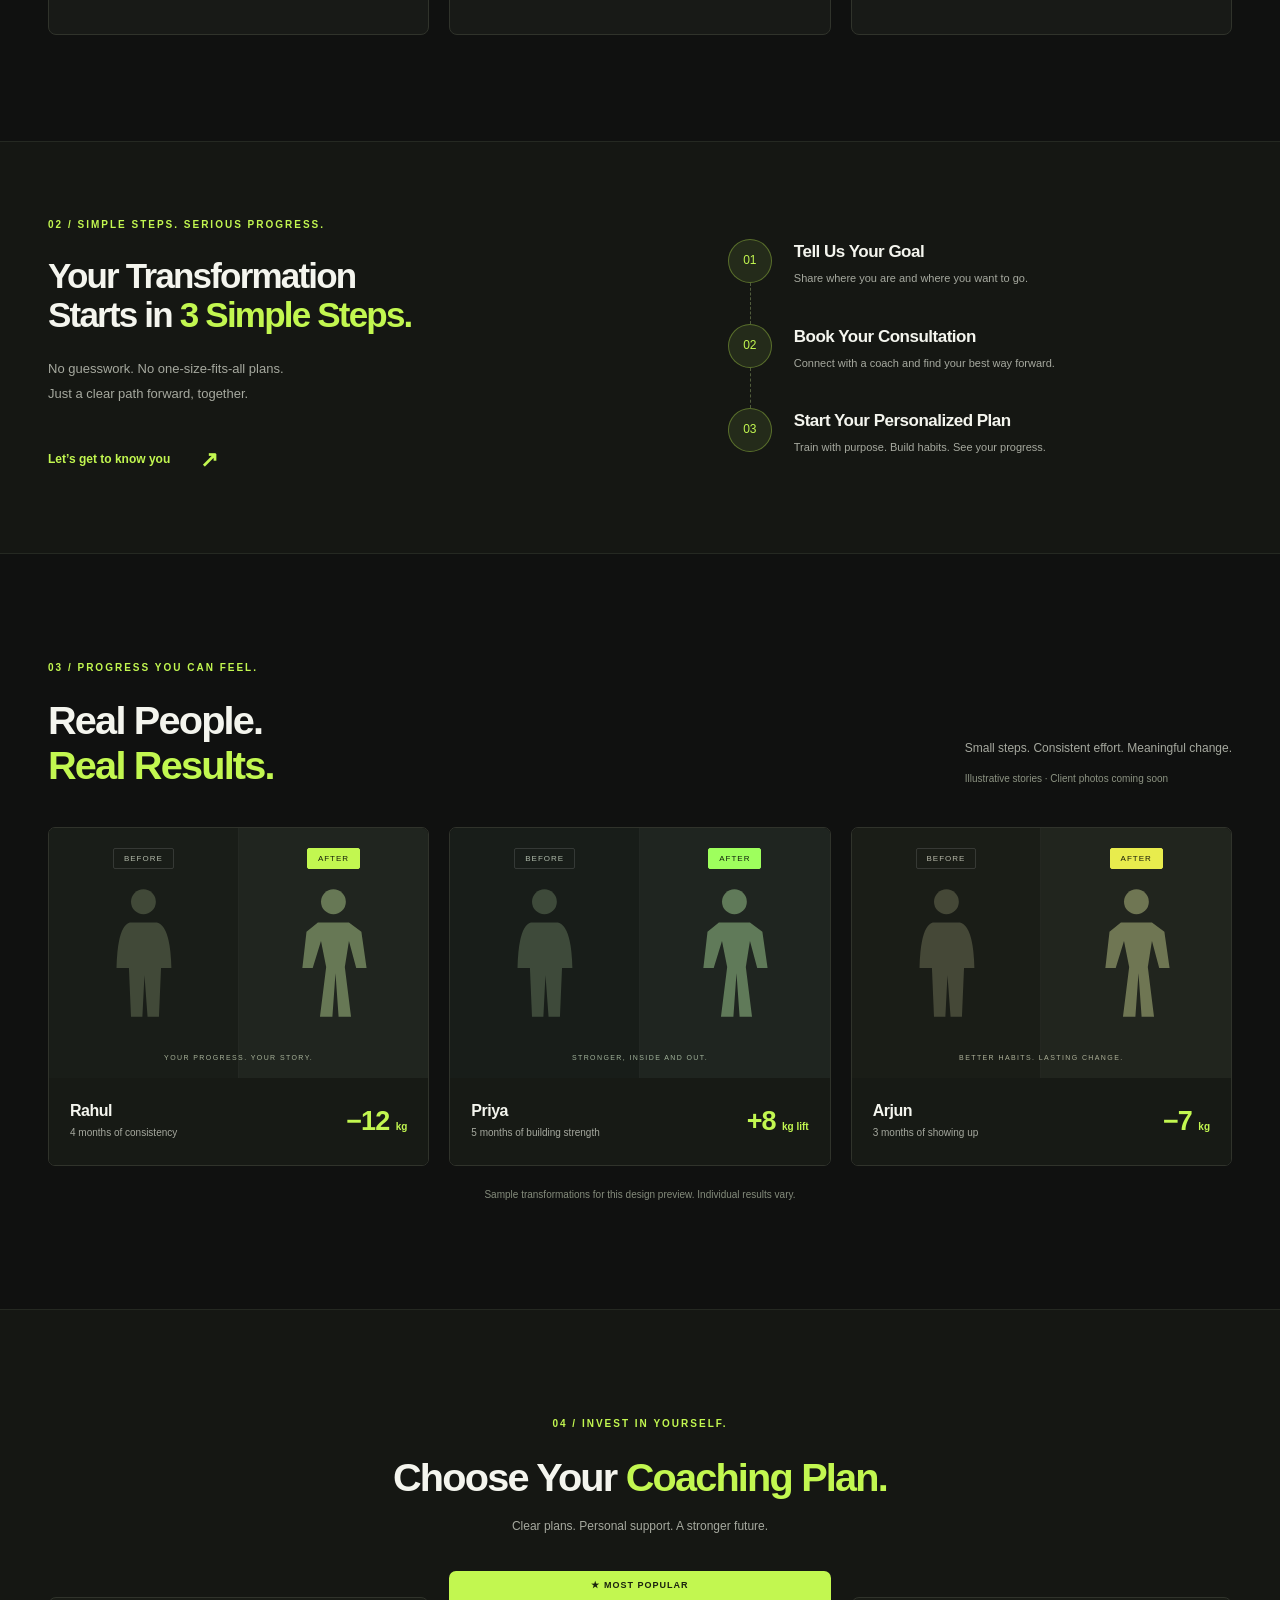
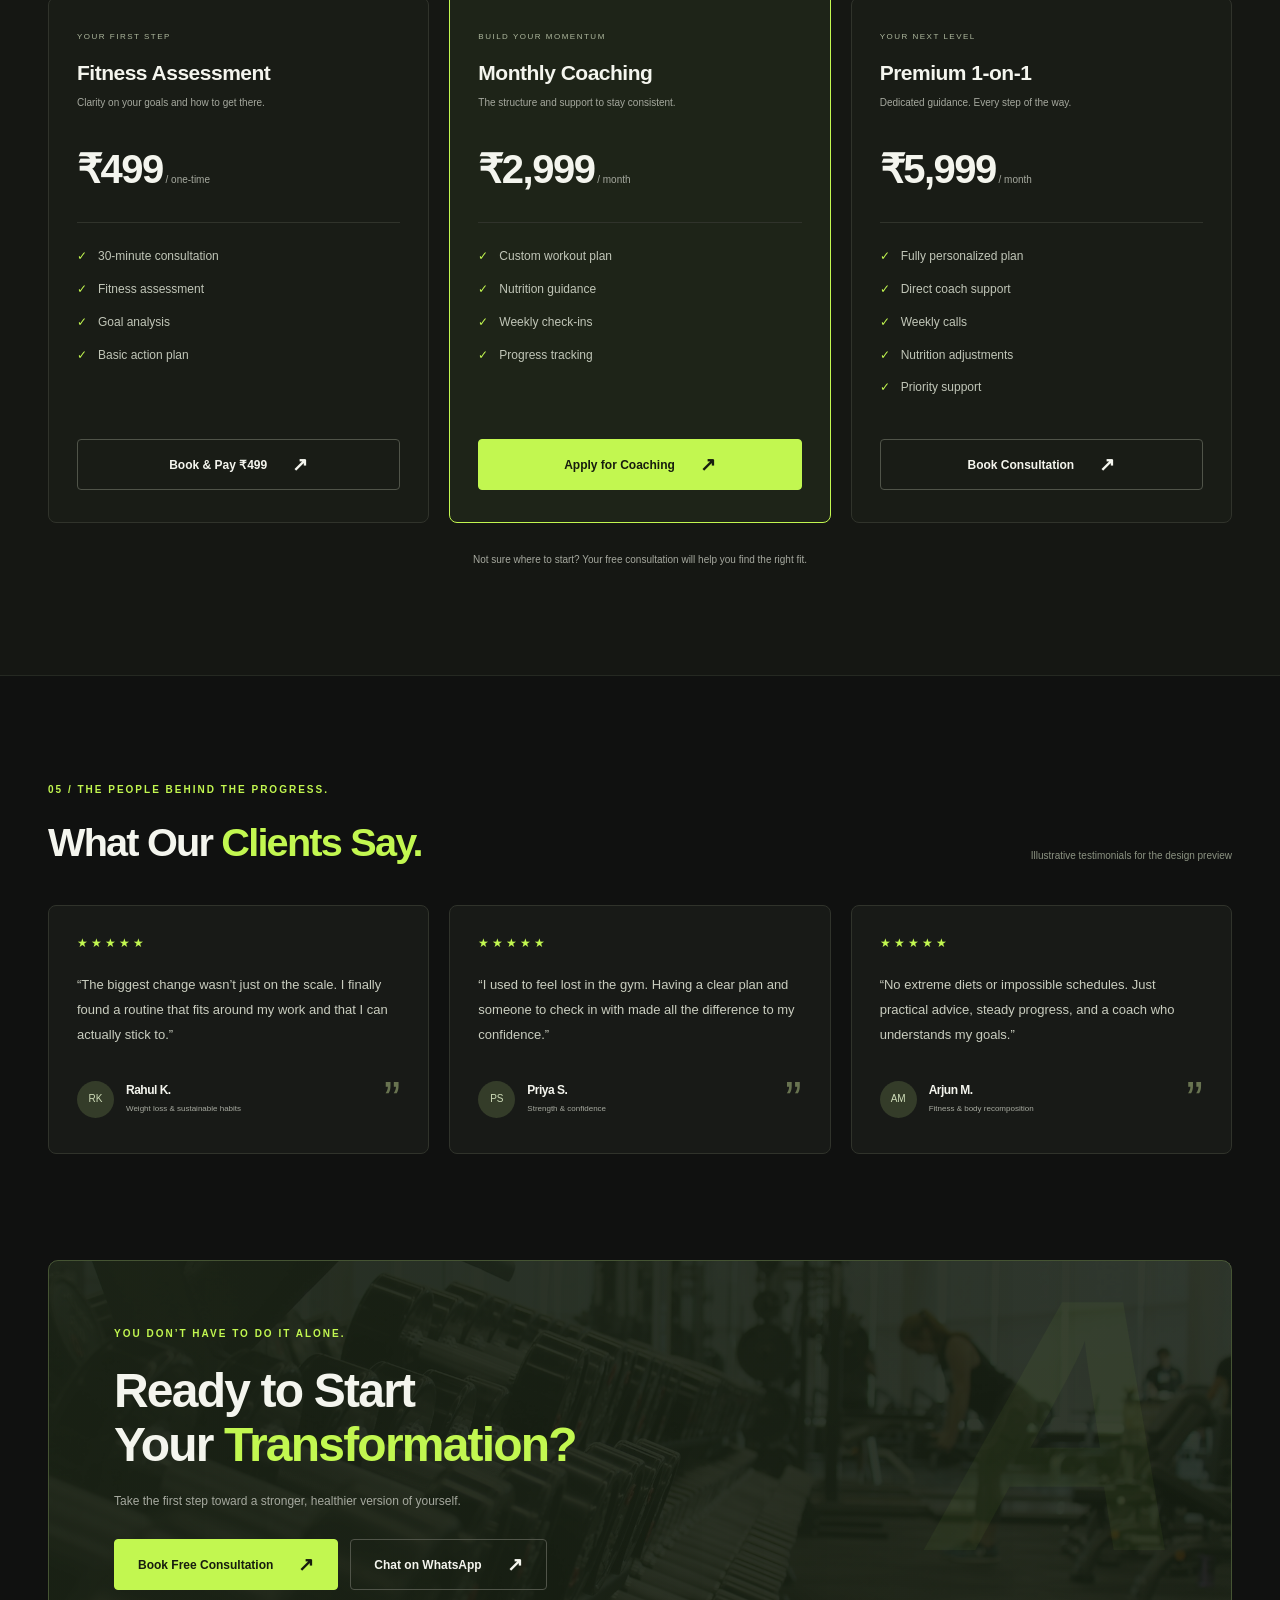
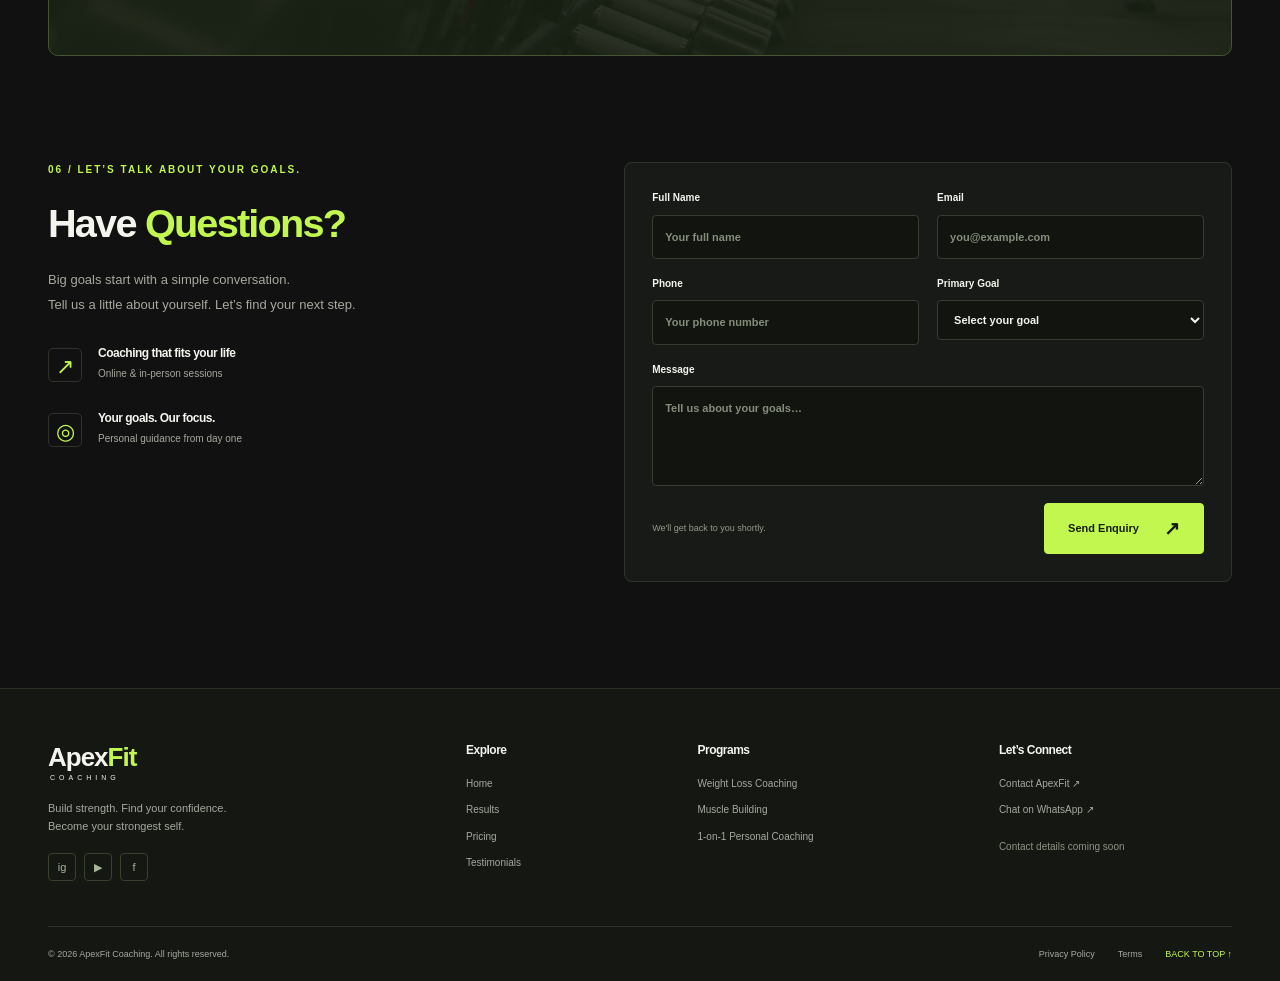
==== commit 758aaecd: "Optimize hero image for mobile performance" ====
--- a/index.html
+++ b/index.html
@@ -32,7 +32,7 @@
 </header>
 <main id="main">
   <section class="hero" id="home">
-    <div class="hero-image"><img src="assets/athlete.jpg" alt="Athlete strength training with dumbbells in a gym" fetchpriority="high" width="1400" height="933"></div>
+    <div class="hero-image"><img src="assets/athlete.webp" alt="Athlete strength training with dumbbells in a gym" fetchpriority="high" width="1400" height="933"></div>
     <div class="container hero-inner">
       <div class="hero-copy">
         <p class="eyebrow"><span class="live-dot"></span> YOUR NEXT LEVEL STARTS HERE</p>
--- a/styles.css
+++ b/styles.css
@@ -1,5 +1,5 @@
 /* ApexFit design tokens and reusable primitives. No framework or external font dependency. */
-:root{--bg:#101110;--surface:#181a17;--surface-raised:#1e211b;--lime:#c2f750;--text:#f4f5ee;--muted:#a6a99f;--line:#30332b;--radius:8px;--max:1240px;color-scheme:dark}*{box-sizing:border-box}html{scroll-behavior:smooth;scroll-padding-top:100px}body{margin:0;background:var(--bg);color:var(--text);font-family:Arial,Helvetica,sans-serif;font-size:15px;line-height:1.65}button,input,textarea,select{font:inherit}button,a,input,textarea,select{-webkit-tap-highlight-color:transparent}a{color:inherit;text-decoration:none}button{cursor:pointer}button:disabled{cursor:default}img,svg{display:block}button{color:inherit}h1,h2,h3,p{margin:0}h1,h2,h3{line-height:1.12}h2{font-size:clamp(30px,3.1vw,44px);letter-spacing:-1.8px;font-weight:750}h2 span{color:var(--lime)}h3{font-size:20px;letter-spacing:-.5px}p{color:var(--muted)}::selection{background:var(--lime);color:var(--bg)}:focus-visible{outline:2px solid var(--lime);outline-offset:5px}.container{width:min(var(--max),calc(100% - 96px));margin-inline:auto}.section{padding-block:106px}.eyebrow{font-size:10px;letter-spacing:2px;font-weight:700;color:var(--lime);margin-bottom:22px}.button{border:1px solid var(--lime);border-radius:4px;padding:15px 23px;display:inline-flex;align-items:center;justify-content:center;gap:25px;background:var(--lime);color:#171d0e;font-weight:700;font-size:12px;line-height:1.5;transition:background .2s,transform .2s,box-shadow .2s;white-space:nowrap}.button span{font-size:19px;line-height:1}.button:hover{background:#d1ff71;transform:translateY(-2px);box-shadow:0 5px 24px #c2f75015}.button-outline{color:var(--text);border-color:#505449;background:transparent}.button-outline:hover{background:#ffffff0b;border-color:var(--lime)}.button-small{padding:11px 17px;font-size:11px;gap:17px}.actions{display:flex;gap:12px;flex-wrap:wrap}.text-link{display:flex;justify-content:space-between;align-items:center;font-size:12px;font-weight:700;padding-top:23px;border-top:1px solid var(--line);transition:color .2s}.text-link span{font-size:22px;color:var(--lime)}.text-link:hover{color:var(--lime)}.skip-link{position:fixed;top:-80px;left:20px;background:var(--lime);color:#111;padding:10px;z-index:100}.skip-link:focus{top:10px}.header{position:sticky;top:0;z-index:30;border-bottom:1px solid #ffffff0b;background:#101110f5;backdrop-filter:blur(14px)}.nav-wrap{height:86px;display:flex;align-items:center;justify-content:space-between;gap:28px}.logo{display:inline-flex;align-items:center;font-size:26px;font-weight:800;letter-spacing:-1px;position:relative;padding-bottom:9px;line-height:1}.logo>span{color:var(--lime)}.logo svg{width:31px;margin-right:8px;color:var(--lime)}.logo small{position:absolute;bottom:-2px;left:40px;font-size:7px;font-weight:500;letter-spacing:4px}.footer-grid .logo small{left:2px}.nav-wrap nav{display:flex;gap:25px}.nav-wrap nav a{font-size:11px;font-weight:600;color:#b0b2a9;position:relative;padding-block:10px}.nav-wrap nav a:hover,.nav-wrap nav a.active{color:var(--lime)}.nav-wrap nav .active:after{content:'';position:absolute;bottom:0;left:0;width:15px;height:2px;background:var(--lime)}.menu-toggle{display:none}.hero{isolation:isolate;position:relative;overflow:hidden;border-bottom:1px solid var(--line)}.hero-image{position:absolute;inset:0 0 0 40%;z-index:-1}.hero-image img{width:100%;height:100%;object-fit:cover;object-position:58% center;filter:grayscale(100%) brightness(.64)}.hero-image:after{content:'';position:absolute;inset:0;background:linear-gradient(90deg,#101110 0%,#10111075 22%,transparent 55%),linear-gradient(0deg,#101110 0%,transparent 35%)}.hero-inner{position:relative;min-height:700px;padding-top:62px;padding-bottom:65px}.hero-copy{max-width:610px}.hero .eyebrow{display:flex;align-items:center;gap:9px;font-size:9px;margin-bottom:24px}.live-dot{width:6px;height:6px;background:var(--lime);border-radius:50%;box-shadow:0 0 0 4px #c2f75010}h1{font-size:clamp(54px,5.55vw,80px);font-weight:800;letter-spacing:-3.6px;line-height:1.015}h1 em{font-style:normal;color:var(--lime)}.hero-description{font-size:14px;line-height:1.8;max-width:385px;margin:26px 0}.hero .button{font-size:11px;padding:15px 19px;gap:18px}.trust{display:flex;gap:22px;margin-top:19px;color:#b5b8ac;font-size:10px}.trust span::first-letter{color:var(--lime)}.hero-proof{display:flex;align-items:center;gap:13px;margin-top:29px;font-size:10px;line-height:1.5}.hero-proof strong{font-weight:600}.hero-proof small{display:block;font-size:9px;color:var(--muted)}.avatar-stack{display:flex;padding-left:5px}.avatar-stack span{width:30px;height:30px;display:grid;place-items:center;border:2px solid var(--bg);border-radius:50%;background:#535848;margin-left:-5px;font-size:8px;color:#e4e9db}.avatar-stack span:nth-child(2){background:#777163}.avatar-stack span:nth-child(3){background:#454d43}.avatar-stack span:last-child{background:var(--lime);color:var(--bg)}.hero-note{position:absolute;right:6%;bottom:136px;display:flex;align-items:center;gap:15px;background:#1d211acd;backdrop-filter:blur(16px);border:1px solid #ffffff26;border-radius:7px;padding:20px 27px 20px 18px;transform:rotate(-3deg);box-shadow:0 16px 50px #0003}.mini-icon{display:grid;place-items:center;width:44px;height:44px;color:var(--lime);background:#c2f75012;font-size:28px;border-radius:5px}.hero-note strong{font-size:32px;line-height:1;letter-spacing:-1px}.hero-note strong span{color:var(--lime)}.hero-note p{font-size:10px;margin-top:5px;color:#ced1c6}.note-line{width:30px;height:23px;border-left:2px solid var(--lime);border-top:2px solid var(--lime);transform:rotate(40deg);margin-left:5px}.image-caption{position:absolute;right:0;bottom:70px;font-size:7px;letter-spacing:1.6px;color:#b5b9ac;display:flex;align-items:center;gap:13px}.image-caption span{width:22px;height:1px;background:var(--lime)}.hero-bottom{border-top:1px solid #ffffff16;display:flex;align-items:center;justify-content:space-between;padding-block:20px;font-size:8px;letter-spacing:1.5px}.hero-bottom a{color:#bac0ae}.hero-bottom a span{color:var(--lime);font-size:16px;margin-right:10px}.hero-bottom p{font-size:8px}.hero-bottom p span{margin-left:25px;color:#62685d}.stats{padding-block:35px;background:#151713;border-bottom:1px solid #252922}.stats-grid{display:grid;grid-template-columns:repeat(4,1fr)}.stats-grid>div{text-align:center;border-right:1px solid var(--line)}.stats-grid>div:last-child{border:0}.stats strong{font-size:36px;letter-spacing:-1.5px;line-height:1.3}.stats strong span{color:var(--lime);font-size:29px}.stats p{font-size:10px;margin-top:5px}.stars{color:var(--lime);letter-spacing:3px;font-size:12px}.stats .stars{font-size:7px;letter-spacing:1px;margin-left:7px}.section-heading{display:flex;justify-content:space-between;align-items:flex-end;gap:35px;margin-bottom:40px}.section-heading>p,.section-heading>div>p:not(.eyebrow){font-size:12px}.program-grid,.results-grid,.pricing-grid,.testimonials-grid{display:grid;grid-template-columns:repeat(3,1fr);gap:20px}.program-card{padding:30px;background:var(--surface);border:1px solid var(--line);border-radius:var(--radius);transition:transform .25s,border-color .25s}.program-card:hover{transform:translateY(-5px);border-color:#728846}.card-top{display:flex;justify-content:space-between;align-items:center;margin-bottom:30px}.service-icon{height:44px;width:44px;display:grid;place-items:center;color:var(--lime);border:1px solid #c2f75025;background:#c2f75008;border-radius:6px;font-size:31px;line-height:1}.service-icon svg{width:26px;height:26px;fill:none;stroke:currentColor;stroke-width:1.5}.card-number{color:#555a4f;font-size:12px}.program-card h3{font-size:19px;margin-bottom:14px}.program-card>p{font-size:12px;min-height:62px;line-height:1.8}.tags{display:flex;gap:6px;flex-wrap:wrap;margin:25px 0}.tags span{font-size:7px;letter-spacing:.6px;color:#b6bdab;background:#252920;padding:5px 7px;border-radius:2px}.process-section{padding:75px 0;background:#151713;border-block:1px solid #252922}.process-layout{display:grid;grid-template-columns:1.15fr 1fr;gap:100px;align-items:center}.process-layout h2{font-size:35px}.muted{font-size:13px;margin-top:23px;line-height:1.9}.inline-link{display:inline-flex;gap:30px;border:0;margin-top:12px;color:var(--lime)}.steps{padding:0;margin:0;list-style:none}.steps li{display:flex;gap:22px;position:relative;padding-bottom:36px}.steps li:last-child{padding:0}.steps li:not(:last-child):before{content:'';position:absolute;top:44px;left:22px;bottom:0;border-left:1px dashed #515d3c}.steps li>span{width:44px;height:44px;border:1px solid #c2f75055;background:#242b1a;display:grid;place-items:center;flex-shrink:0;border-radius:50%;color:var(--lime);font-size:12px}.steps h3{font-size:17px;margin:3px 0 8px}.steps p{font-size:11px}.sample-note{font-size:10px!important;color:#8c9382;margin-top:12px}.result-card{border:1px solid var(--line);border-radius:7px;overflow:hidden}.transformation{height:250px;position:relative;display:grid;grid-template-columns:1fr 1fr;background:#20251f}.transformation>div{display:flex;flex-direction:column;align-items:center;padding-top:20px}.transformation>div:first-child{background:#191d18;border-right:1px solid #ffffff0c}.transformation>div>span{font-size:8px;letter-spacing:1px;padding:3px 10px;border:1px solid #ffffff20;border-radius:2px;color:#b2b9a9}.transformation>div:nth-child(2)>span{background:var(--lime);color:#17210c;border-color:var(--lime)}.transformation svg{height:145px;margin-top:12px;fill:#414938}.transformation>div:nth-child(2) svg{fill:#677855}.transformation>p{position:absolute;bottom:15px;width:100%;text-align:center;letter-spacing:1.4px;font-size:7px;color:#a7b299}.variant-two{filter:hue-rotate(15deg)}.variant-three{filter:hue-rotate(-15deg)}.result-caption{display:flex;align-items:center;justify-content:space-between;padding:21px;background:#171a15}.result-caption h3{font-size:16px}.result-caption p{font-size:10px;margin-top:5px}.result-caption>strong{color:var(--lime);font-size:27px;letter-spacing:-1px}.result-caption small{font-size:10px;letter-spacing:0}.results-disclaimer{font-size:10px;text-align:center;margin-top:21px;color:#858c7c}.pricing-section{background:#151713;border-block:1px solid #252922}.center-heading{text-align:center;margin-bottom:60px}.center-heading>p:last-child{margin-top:18px;font-size:12px}.price-card{position:relative;display:flex;flex-direction:column;background:#191c16;border:1px solid var(--line);border-radius:8px;padding:32px 28px}.plan-kicker{font-size:8px;letter-spacing:1.5px;margin-bottom:18px;color:#aeb89e}.price-card h3{font-size:21px}.plan-description{font-size:10px;margin-top:10px}.price{font-size:40px;font-weight:700;color:var(--text);margin-top:25px;letter-spacing:-1.5px}.price span{font-size:10px;font-weight:400;letter-spacing:0;color:var(--muted)}.price-card ul{border-top:1px solid var(--line);padding:24px 0 28px;margin:20px 0 0;list-style:none;font-size:12px;color:#c1c6b8;flex:1}.price-card li{margin-bottom:13px;padding-left:21px;position:relative}.price-card li:before{content:'✓';position:absolute;left:0;color:var(--lime)}.price-card .button{width:100%}.featured{border-color:var(--lime);background:#1e2418}.popular{position:absolute;left:-1px;right:-1px;top:-27px;background:var(--lime);color:#1a230e;font-size:9px;text-align:center;padding:7px;font-weight:700;letter-spacing:1px;border-radius:7px 7px 0 0}.featured{border-radius:0 0 8px 8px}.pricing-footnote{text-align:center;font-size:10px;margin-top:29px}.testimonial{padding:28px;background:var(--surface);border:1px solid var(--line);border-radius:8px}.testimonial blockquote{font-size:13px;line-height:1.9;margin:20px 0 27px;color:#c9cdbf}.client{display:flex;gap:12px;align-items:center}.client-avatar{width:37px;height:37px;display:grid;place-items:center;border-radius:50%;font-size:10px;background:#343c29;color:#cedcb8}.client h3{font-size:12px}.client p{font-size:8px;margin-top:5px}.quote-mark{color:#687350;font-size:50px;line-height:1;margin-left:auto}.final-cta{position:relative;overflow:hidden;padding:65px;background:linear-gradient(90deg,#1a2215f2,#151d11df),url('assets/gym.jpg') center/cover;border:1px solid #455433;border-radius:10px}.final-cta>div{position:relative;z-index:1}.final-cta h2{font-size:48px}.final-cta p:not(.eyebrow){font-size:12px;margin-top:20px}.final-cta .actions{margin-top:28px}.cta-watermark{position:absolute;right:40px;top:-70px;font-size:360px;font-weight:900;line-height:1.3;font-style:italic;color:#c2f7500c;pointer-events:none}.contact-layout{display:grid;grid-template-columns:1fr 1.25fr;gap:90px}.contact-detail{display:flex;align-items:center;gap:16px;margin-top:29px}.contact-detail>span{width:34px;height:34px;display:grid;place-items:center;color:var(--lime);border:1px solid var(--line);border-radius:5px;font-size:22px}.contact-detail h3{font-size:12px}.contact-detail p{font-size:10px;margin-top:6px}.contact-form{padding:27px;border:1px solid var(--line);background:var(--surface);border-radius:8px}.form-row{display:grid;grid-template-columns:1fr 1fr;gap:18px}.contact-form label{display:flex;flex-direction:column;font-size:10px;gap:8px;margin-bottom:17px;font-weight:600}input,textarea,select{width:100%;min-width:0;border:1px solid #363c30;border-radius:4px;background:#11140f;padding:12px;font-size:11px;color:var(--text)}input::placeholder,textarea::placeholder{color:#858d7b}textarea{resize:vertical;min-height:100px}.form-bottom{display:flex;gap:15px;align-items:center;justify-content:space-between}.form-bottom>span{font-size:9px;color:#929b86}.form-bottom .button{font-size:11px}footer{background:#151713;border-top:1px solid #282e22;padding-top:55px}.footer-grid{display:grid;grid-template-columns:1.6fr .8fr 1.1fr 1fr;gap:45px;padding-bottom:44px}.footer-grid p{font-size:11px;margin-top:20px}.footer-grid h3{font-size:12px;margin-bottom:18px}.footer-grid>div>a:not(.logo),.footer-link{display:block;margin-bottom:10px;font-size:10px;color:var(--muted)}.footer-grid a:hover,.footer-link:hover{color:var(--lime)}.footer-link{border:0;background:none;padding:0}.social-links{display:flex;gap:8px;margin-top:18px}.social-links button{width:28px;height:28px;border:1px solid #38412e;background:none;border-radius:4px;color:#a9b59a;font-size:11px}.social-links button:hover{border-color:var(--lime);color:var(--lime)}.footer-bottom{display:flex;align-items:center;justify-content:space-between;border-top:1px solid var(--line);padding-block:20px}.footer-bottom p,.footer-bottom a,.footer-bottom button{font-size:9px}.footer-bottom>div{display:flex;gap:23px}.footer-bottom button{border:0;padding:0;background:none;color:var(--muted)}.footer-bottom a{color:var(--lime)}.whatsapp-float{position:fixed;bottom:23px;right:24px;z-index:25;background:var(--lime);color:#15200c;width:49px;height:49px;border:0;border-radius:50%;display:grid;place-items:center;box-shadow:0 5px 25px #0006;transition:transform .2s}.whatsapp-float:hover{transform:scale(1.08)}.whatsapp-float svg{width:29px;fill:none;stroke:currentColor;stroke-width:1.7}dialog{width:min(460px,calc(100% - 36px));background:#1b2016;color:var(--text);border:1px solid #647e3c;border-radius:12px;padding:38px;box-shadow:0 20px 100px #0008}dialog::backdrop{background:#000b;backdrop-filter:blur(5px)}dialog h2{font-size:30px;letter-spacing:-1px}dialog p:not(.eyebrow){font-size:13px;margin:20px 0 26px}.dialog-close{position:absolute;right:15px;top:9px;font-size:27px;background:none;border:0;color:var(--muted)}.reveal{opacity:0;transform:translateY(18px);transition:opacity .65s,transform .65s}.reveal.visible{opacity:1;transform:none}
+:root{--bg:#101110;--surface:#181a17;--surface-raised:#1e211b;--lime:#c2f750;--text:#f4f5ee;--muted:#a6a99f;--line:#30332b;--radius:8px;--max:1240px;color-scheme:dark}*{box-sizing:border-box}html{scroll-behavior:smooth;scroll-padding-top:100px}body{margin:0;background:var(--bg);color:var(--text);font-family:Arial,Helvetica,sans-serif;font-size:15px;line-height:1.65}button,input,textarea,select{font:inherit}button,a,input,textarea,select{-webkit-tap-highlight-color:transparent}a{color:inherit;text-decoration:none}button{cursor:pointer}button:disabled{cursor:default}img,svg{display:block}button{color:inherit}h1,h2,h3,p{margin:0}h1,h2,h3{line-height:1.12}h2{font-size:clamp(30px,3.1vw,44px);letter-spacing:-1.8px;font-weight:750}h2 span{color:var(--lime)}h3{font-size:20px;letter-spacing:-.5px}p{color:var(--muted)}::selection{background:var(--lime);color:var(--bg)}:focus-visible{outline:2px solid var(--lime);outline-offset:5px}.container{width:min(var(--max),calc(100% - 96px));margin-inline:auto}.section{padding-block:106px}.eyebrow{font-size:10px;letter-spacing:2px;font-weight:700;color:var(--lime);margin-bottom:22px}.button{border:1px solid var(--lime);border-radius:4px;padding:15px 23px;display:inline-flex;align-items:center;justify-content:center;gap:25px;background:var(--lime);color:#171d0e;font-weight:700;font-size:12px;line-height:1.5;transition:background .2s,transform .2s,box-shadow .2s;white-space:nowrap}.button span{font-size:19px;line-height:1}.button:hover{background:#d1ff71;transform:translateY(-2px);box-shadow:0 5px 24px #c2f75015}.button-outline{color:var(--text);border-color:#505449;background:transparent}.button-outline:hover{background:#ffffff0b;border-color:var(--lime)}.button-small{padding:11px 17px;font-size:11px;gap:17px}.actions{display:flex;gap:12px;flex-wrap:wrap}.text-link{display:flex;justify-content:space-between;align-items:center;font-size:12px;font-weight:700;padding-top:23px;border-top:1px solid var(--line);transition:color .2s}.text-link span{font-size:22px;color:var(--lime)}.text-link:hover{color:var(--lime)}.skip-link{position:fixed;top:-80px;left:20px;background:var(--lime);color:#111;padding:10px;z-index:100}.skip-link:focus{top:10px}.header{position:sticky;top:0;z-index:30;border-bottom:1px solid #ffffff0b;background:#101110f5;backdrop-filter:blur(14px)}.nav-wrap{height:86px;display:flex;align-items:center;justify-content:space-between;gap:28px}.logo{display:inline-flex;align-items:center;font-size:26px;font-weight:800;letter-spacing:-1px;position:relative;padding-bottom:9px;line-height:1}.logo>span{color:var(--lime)}.logo svg{width:31px;margin-right:8px;color:var(--lime)}.logo small{position:absolute;bottom:-2px;left:40px;font-size:7px;font-weight:500;letter-spacing:4px}.footer-grid .logo small{left:2px}.nav-wrap nav{display:flex;gap:25px}.nav-wrap nav a{font-size:11px;font-weight:600;color:#b0b2a9;position:relative;padding-block:10px}.nav-wrap nav a:hover,.nav-wrap nav a.active{color:var(--lime)}.nav-wrap nav .active:after{content:'';position:absolute;bottom:0;left:0;width:15px;height:2px;background:var(--lime)}.menu-toggle{display:none}.hero{isolation:isolate;position:relative;overflow:hidden;border-bottom:1px solid var(--line)}.hero-image{position:absolute;inset:0 0 0 40%;z-index:-1}.hero-image img{width:100%;height:100%;object-fit:cover;object-position:58% center;filter:grayscale(100%) brightness(.64)}.hero-image:after{content:'';position:absolute;inset:0;background:linear-gradient(90deg,#101110 0%,#10111075 22%,transparent 55%),linear-gradient(0deg,#101110 0%,transparent 35%)}.hero-inner{position:relative;min-height:700px;padding-top:62px;padding-bottom:65px}.hero-copy{max-width:610px}.hero .eyebrow{display:flex;align-items:center;gap:9px;font-size:9px;margin-bottom:24px}.live-dot{width:6px;height:6px;background:var(--lime);border-radius:50%;box-shadow:0 0 0 4px #c2f75010}h1{font-size:clamp(54px,5.55vw,80px);font-weight:800;letter-spacing:-3.6px;line-height:1.015}h1 em{font-style:normal;color:var(--lime)}.hero-description{font-size:14px;line-height:1.8;max-width:385px;margin:26px 0}.hero .button{font-size:11px;padding:15px 19px;gap:18px}.trust{display:flex;gap:22px;margin-top:19px;color:#b5b8ac;font-size:10px}.trust span::first-letter{color:var(--lime)}.hero-proof{display:flex;align-items:center;gap:13px;margin-top:29px;font-size:10px;line-height:1.5}.hero-proof strong{font-weight:600}.hero-proof small{display:block;font-size:9px;color:var(--muted)}.avatar-stack{display:flex;padding-left:5px}.avatar-stack span{width:30px;height:30px;display:grid;place-items:center;border:2px solid var(--bg);border-radius:50%;background:#535848;margin-left:-5px;font-size:8px;color:#e4e9db}.avatar-stack span:nth-child(2){background:#6c6659}.avatar-stack span:nth-child(3){background:#454d43}.avatar-stack span:last-child{background:var(--lime);color:var(--bg)}.hero-note{position:absolute;right:6%;bottom:136px;display:flex;align-items:center;gap:15px;background:#1d211acd;backdrop-filter:blur(16px);border:1px solid #ffffff26;border-radius:7px;padding:20px 27px 20px 18px;transform:rotate(-3deg);box-shadow:0 16px 50px #0003}.mini-icon{display:grid;place-items:center;width:44px;height:44px;color:var(--lime);background:#c2f75012;font-size:28px;border-radius:5px}.hero-note strong{font-size:32px;line-height:1;letter-spacing:-1px}.hero-note strong span{color:var(--lime)}.hero-note p{font-size:10px;margin-top:5px;color:#ced1c6}.note-line{width:30px;height:23px;border-left:2px solid var(--lime);border-top:2px solid var(--lime);transform:rotate(40deg);margin-left:5px}.image-caption{position:absolute;right:0;bottom:70px;font-size:7px;letter-spacing:1.6px;color:#b5b9ac;display:flex;align-items:center;gap:13px}.image-caption span{width:22px;height:1px;background:var(--lime)}.hero-bottom{border-top:1px solid #ffffff16;display:flex;align-items:center;justify-content:space-between;padding-block:20px;font-size:8px;letter-spacing:1.5px}.hero-bottom a{color:#bac0ae}.hero-bottom a span{color:var(--lime);font-size:16px;margin-right:10px}.hero-bottom p{font-size:8px}.hero-bottom p span{margin-left:25px;color:#62685d}.stats{padding-block:35px;background:#151713;border-bottom:1px solid #252922}.stats-grid{display:grid;grid-template-columns:repeat(4,1fr)}.stats-grid>div{text-align:center;border-right:1px solid var(--line)}.stats-grid>div:last-child{border:0}.stats strong{font-size:36px;letter-spacing:-1.5px;line-height:1.3}.stats strong span{color:var(--lime);font-size:29px}.stats p{font-size:10px;margin-top:5px}.stars{color:var(--lime);letter-spacing:3px;font-size:12px}.stats .stars{font-size:7px;letter-spacing:1px;margin-left:7px}.section-heading{display:flex;justify-content:space-between;align-items:flex-end;gap:35px;margin-bottom:40px}.section-heading>p,.section-heading>div>p:not(.eyebrow){font-size:12px}.program-grid,.results-grid,.pricing-grid,.testimonials-grid{display:grid;grid-template-columns:repeat(3,1fr);gap:20px}.program-card{padding:30px;background:var(--surface);border:1px solid var(--line);border-radius:var(--radius);transition:transform .25s,border-color .25s}.program-card:hover{transform:translateY(-5px);border-color:#728846}.card-top{display:flex;justify-content:space-between;align-items:center;margin-bottom:30px}.service-icon{height:44px;width:44px;display:grid;place-items:center;color:var(--lime);border:1px solid #c2f75025;background:#c2f75008;border-radius:6px;font-size:31px;line-height:1}.service-icon svg{width:26px;height:26px;fill:none;stroke:currentColor;stroke-width:1.5}.card-number{color:#808575;font-size:12px}.program-card h3{font-size:19px;margin-bottom:14px}.program-card>p{font-size:12px;min-height:62px;line-height:1.8}.tags{display:flex;gap:6px;flex-wrap:wrap;margin:25px 0}.tags span{font-size:7px;letter-spacing:.6px;color:#b6bdab;background:#252920;padding:5px 7px;border-radius:2px}.process-section{padding:75px 0;background:#151713;border-block:1px solid #252922}.process-layout{display:grid;grid-template-columns:1.15fr 1fr;gap:100px;align-items:center}.process-layout h2{font-size:35px}.muted{font-size:13px;margin-top:23px;line-height:1.9}.inline-link{display:inline-flex;gap:30px;border:0;margin-top:12px;color:var(--lime)}.steps{padding:0;margin:0;list-style:none}.steps li{display:flex;gap:22px;position:relative;padding-bottom:36px}.steps li:last-child{padding:0}.steps li:not(:last-child):before{content:'';position:absolute;top:44px;left:22px;bottom:0;border-left:1px dashed #515d3c}.steps li>span{width:44px;height:44px;border:1px solid #c2f75055;background:#242b1a;display:grid;place-items:center;flex-shrink:0;border-radius:50%;color:var(--lime);font-size:12px}.steps h3{font-size:17px;margin:3px 0 8px}.steps p{font-size:11px}.sample-note{font-size:10px!important;color:#8c9382;margin-top:12px}.result-card{border:1px solid var(--line);border-radius:7px;overflow:hidden}.transformation{height:250px;position:relative;display:grid;grid-template-columns:1fr 1fr;background:#20251f}.transformation>div{display:flex;flex-direction:column;align-items:center;padding-top:20px}.transformation>div:first-child{background:#191d18;border-right:1px solid #ffffff0c}.transformation>div>span{font-size:8px;letter-spacing:1px;padding:3px 10px;border:1px solid #ffffff20;border-radius:2px;color:#b2b9a9}.transformation>div:nth-child(2)>span{background:var(--lime);color:#17210c;border-color:var(--lime)}.transformation svg{height:145px;margin-top:12px;fill:#414938}.transformation>div:nth-child(2) svg{fill:#677855}.transformation>p{position:absolute;bottom:15px;width:100%;text-align:center;letter-spacing:1.4px;font-size:7px;color:#a7b299}.variant-two{filter:hue-rotate(15deg)}.variant-three{filter:hue-rotate(-15deg)}.result-caption{display:flex;align-items:center;justify-content:space-between;padding:21px;background:#171a15}.result-caption h3{font-size:16px}.result-caption p{font-size:10px;margin-top:5px}.result-caption>strong{color:var(--lime);font-size:27px;letter-spacing:-1px}.result-caption small{font-size:10px;letter-spacing:0}.results-disclaimer{font-size:10px;text-align:center;margin-top:21px;color:#858c7c}.pricing-section{background:#151713;border-block:1px solid #252922}.center-heading{text-align:center;margin-bottom:60px}.center-heading>p:last-child{margin-top:18px;font-size:12px}.price-card{position:relative;display:flex;flex-direction:column;background:#191c16;border:1px solid var(--line);border-radius:8px;padding:32px 28px}.plan-kicker{font-size:8px;letter-spacing:1.5px;margin-bottom:18px;color:#aeb89e}.price-card h3{font-size:21px}.plan-description{font-size:10px;margin-top:10px}.price{font-size:40px;font-weight:700;color:var(--text);margin-top:25px;letter-spacing:-1.5px}.price span{font-size:10px;font-weight:400;letter-spacing:0;color:var(--muted)}.price-card ul{border-top:1px solid var(--line);padding:24px 0 28px;margin:20px 0 0;list-style:none;font-size:12px;color:#c1c6b8;flex:1}.price-card li{margin-bottom:13px;padding-left:21px;position:relative}.price-card li:before{content:'✓';position:absolute;left:0;color:var(--lime)}.price-card .button{width:100%}.featured{border-color:var(--lime);background:#1e2418}.popular{position:absolute;left:-1px;right:-1px;top:-27px;background:var(--lime);color:#1a230e;font-size:9px;text-align:center;padding:7px;font-weight:700;letter-spacing:1px;border-radius:7px 7px 0 0}.featured{border-radius:0 0 8px 8px}.pricing-footnote{text-align:center;font-size:10px;margin-top:29px}.testimonial{padding:28px;background:var(--surface);border:1px solid var(--line);border-radius:8px}.testimonial blockquote{font-size:13px;line-height:1.9;margin:20px 0 27px;color:#c9cdbf}.client{display:flex;gap:12px;align-items:center}.client-avatar{width:37px;height:37px;display:grid;place-items:center;border-radius:50%;font-size:10px;background:#343c29;color:#cedcb8}.client h3{font-size:12px}.client p{font-size:8px;margin-top:5px}.quote-mark{color:#687350;font-size:50px;line-height:1;margin-left:auto}.final-cta{position:relative;overflow:hidden;padding:65px;background:linear-gradient(90deg,#1a2215f2,#151d11df),url('assets/gym.jpg') center/cover;border:1px solid #455433;border-radius:10px}.final-cta>div{position:relative;z-index:1}.final-cta h2{font-size:48px}.final-cta p:not(.eyebrow){font-size:12px;margin-top:20px}.final-cta .actions{margin-top:28px}.cta-watermark{position:absolute;right:40px;top:-70px;font-size:360px;font-weight:900;line-height:1.3;font-style:italic;color:#c2f7500c;pointer-events:none}.contact-layout{display:grid;grid-template-columns:1fr 1.25fr;gap:90px}.contact-detail{display:flex;align-items:center;gap:16px;margin-top:29px}.contact-detail>span{width:34px;height:34px;display:grid;place-items:center;color:var(--lime);border:1px solid var(--line);border-radius:5px;font-size:22px}.contact-detail h3{font-size:12px}.contact-detail p{font-size:10px;margin-top:6px}.contact-form{padding:27px;border:1px solid var(--line);background:var(--surface);border-radius:8px}.form-row{display:grid;grid-template-columns:1fr 1fr;gap:18px}.contact-form label{display:flex;flex-direction:column;font-size:10px;gap:8px;margin-bottom:17px;font-weight:600}input,textarea,select{width:100%;min-width:0;border:1px solid #363c30;border-radius:4px;background:#11140f;padding:12px;font-size:11px;color:var(--text)}input::placeholder,textarea::placeholder{color:#858d7b}textarea{resize:vertical;min-height:100px}.form-bottom{display:flex;gap:15px;align-items:center;justify-content:space-between}.form-bottom>span{font-size:9px;color:#929b86}.form-bottom .button{font-size:11px}footer{background:#151713;border-top:1px solid #282e22;padding-top:55px}.footer-grid{display:grid;grid-template-columns:1.6fr .8fr 1.1fr 1fr;gap:45px;padding-bottom:44px}.footer-grid p{font-size:11px;margin-top:20px}.footer-grid h3{font-size:12px;margin-bottom:18px}.footer-grid>div>a:not(.logo),.footer-link{display:block;margin-bottom:10px;font-size:10px;color:var(--muted)}.footer-grid a:hover,.footer-link:hover{color:var(--lime)}.footer-link{border:0;background:none;padding:0}.social-links{display:flex;gap:8px;margin-top:18px}.social-links button{width:28px;height:28px;border:1px solid #38412e;background:none;border-radius:4px;color:#a9b59a;font-size:11px}.social-links button:hover{border-color:var(--lime);color:var(--lime)}.footer-bottom{display:flex;align-items:center;justify-content:space-between;border-top:1px solid var(--line);padding-block:20px}.footer-bottom p,.footer-bottom a,.footer-bottom button{font-size:9px}.footer-bottom>div{display:flex;gap:23px}.footer-bottom button{border:0;padding:0;background:none;color:var(--muted)}.footer-bottom a{color:var(--lime)}.whatsapp-float{position:fixed;bottom:23px;right:24px;z-index:25;background:var(--lime);color:#15200c;width:49px;height:49px;border:0;border-radius:50%;display:grid;place-items:center;box-shadow:0 5px 25px #0006;transition:transform .2s}.whatsapp-float:hover{transform:scale(1.08)}.whatsapp-float svg{width:29px;fill:none;stroke:currentColor;stroke-width:1.7}dialog{width:min(460px,calc(100% - 36px));background:#1b2016;color:var(--text);border:1px solid #647e3c;border-radius:12px;padding:38px;box-shadow:0 20px 100px #0008}dialog::backdrop{background:#000b;backdrop-filter:blur(5px)}dialog h2{font-size:30px;letter-spacing:-1px}dialog p:not(.eyebrow){font-size:13px;margin:20px 0 26px}.dialog-close{position:absolute;right:15px;top:9px;font-size:27px;background:none;border:0;color:var(--muted)}.reveal{opacity:0;transform:translateY(18px);transition:opacity .65s,transform .65s}.reveal.visible{opacity:1;transform:none}
 @media(min-width:1500px){.hero-inner{min-height:770px;padding-top:80px}.hero-image{left:43%}}
 @media(max-width:1100px){.container{width:calc(100% - 56px)}.nav-wrap{gap:20px}.nav-wrap nav{gap:17px}.nav-cta{padding-inline:12px;font-size:10px}.hero-inner{min-height:660px}.hero-note{right:0;bottom:125px}.program-card{padding:23px}.program-card h3{font-size:17px}.process-layout{gap:45px}.contact-layout{gap:45px}.price-card{padding:28px 21px}.footer-grid{gap:30px}}
 @media(max-width:900px){.nav-wrap{height:75px}.nav-wrap nav{display:none;position:absolute;top:75px;left:0;right:0;background:#161a13;padding:25px 30px;border-bottom:1px solid var(--line);flex-direction:column;gap:10px}.nav-wrap nav.open{display:flex}.nav-wrap nav a{font-size:14px}.menu-toggle{display:flex;flex-direction:column;justify-content:center;gap:6px;width:36px;height:36px;border:0;background:none;margin-left:auto;order:3}.menu-toggle span{height:2px;width:24px;background:var(--text);transition:transform .2s}.menu-toggle[aria-expanded=true] span:first-child{transform:translateY(4px) rotate(45deg)}.menu-toggle[aria-expanded=true] span:last-child{transform:translateY(-4px) rotate(-45deg)}.nav-cta{margin-left:auto}.hero-note{padding:15px;right:0;bottom:120px;gap:10px}.hero-note strong{font-size:25px}.hero-note .mini-icon{width:33px;height:33px}.note-line{display:none}.image-caption{display:none}.hero-copy{max-width:510px}.hero-image{left:32%}.hero-image:after{background:linear-gradient(90deg,#101110 0%,#10111088 35%,#10111015 100%),linear-gradient(0deg,#101110,transparent 60%)}.section{padding-block:75px}.section-heading{align-items:flex-start;gap:25px}.section-heading>p{max-width:230px}.program-grid,.pricing-grid,.testimonials-grid{gap:13px}.program-card{padding:21px 17px}.program-card h3{min-height:38px}.program-card>p{min-height:90px}.tags{min-height:40px}.process-layout h2{font-size:29px}.process-layout{gap:30px}.transformation{height:220px}.transformation svg{height:120px}.result-caption{padding:16px 12px}.result-caption>strong{font-size:23px}.result-caption p{font-size:8px}.price-card{padding:25px 18px}.price-card h3{font-size:18px}.price{font-size:32px}.price-card .button{font-size:10px;gap:10px;padding:13px 8px}.plan-description{min-height:33px}.testimonial{padding:22px 18px}.testimonial blockquote{font-size:12px}.client{gap:8px}.client-avatar{width:28px;height:28px;flex-shrink:0}.quote-mark{display:none}.final-cta{padding:45px}.contact-layout{grid-template-columns:1fr;gap:35px}.contact-layout>div{max-width:520px}.contact-detail{display:inline-flex;margin-right:25px}.footer-grid{grid-template-columns:1.4fr 1fr 1fr;gap:32px}.footer-grid>div:last-child{grid-column:2/4}}
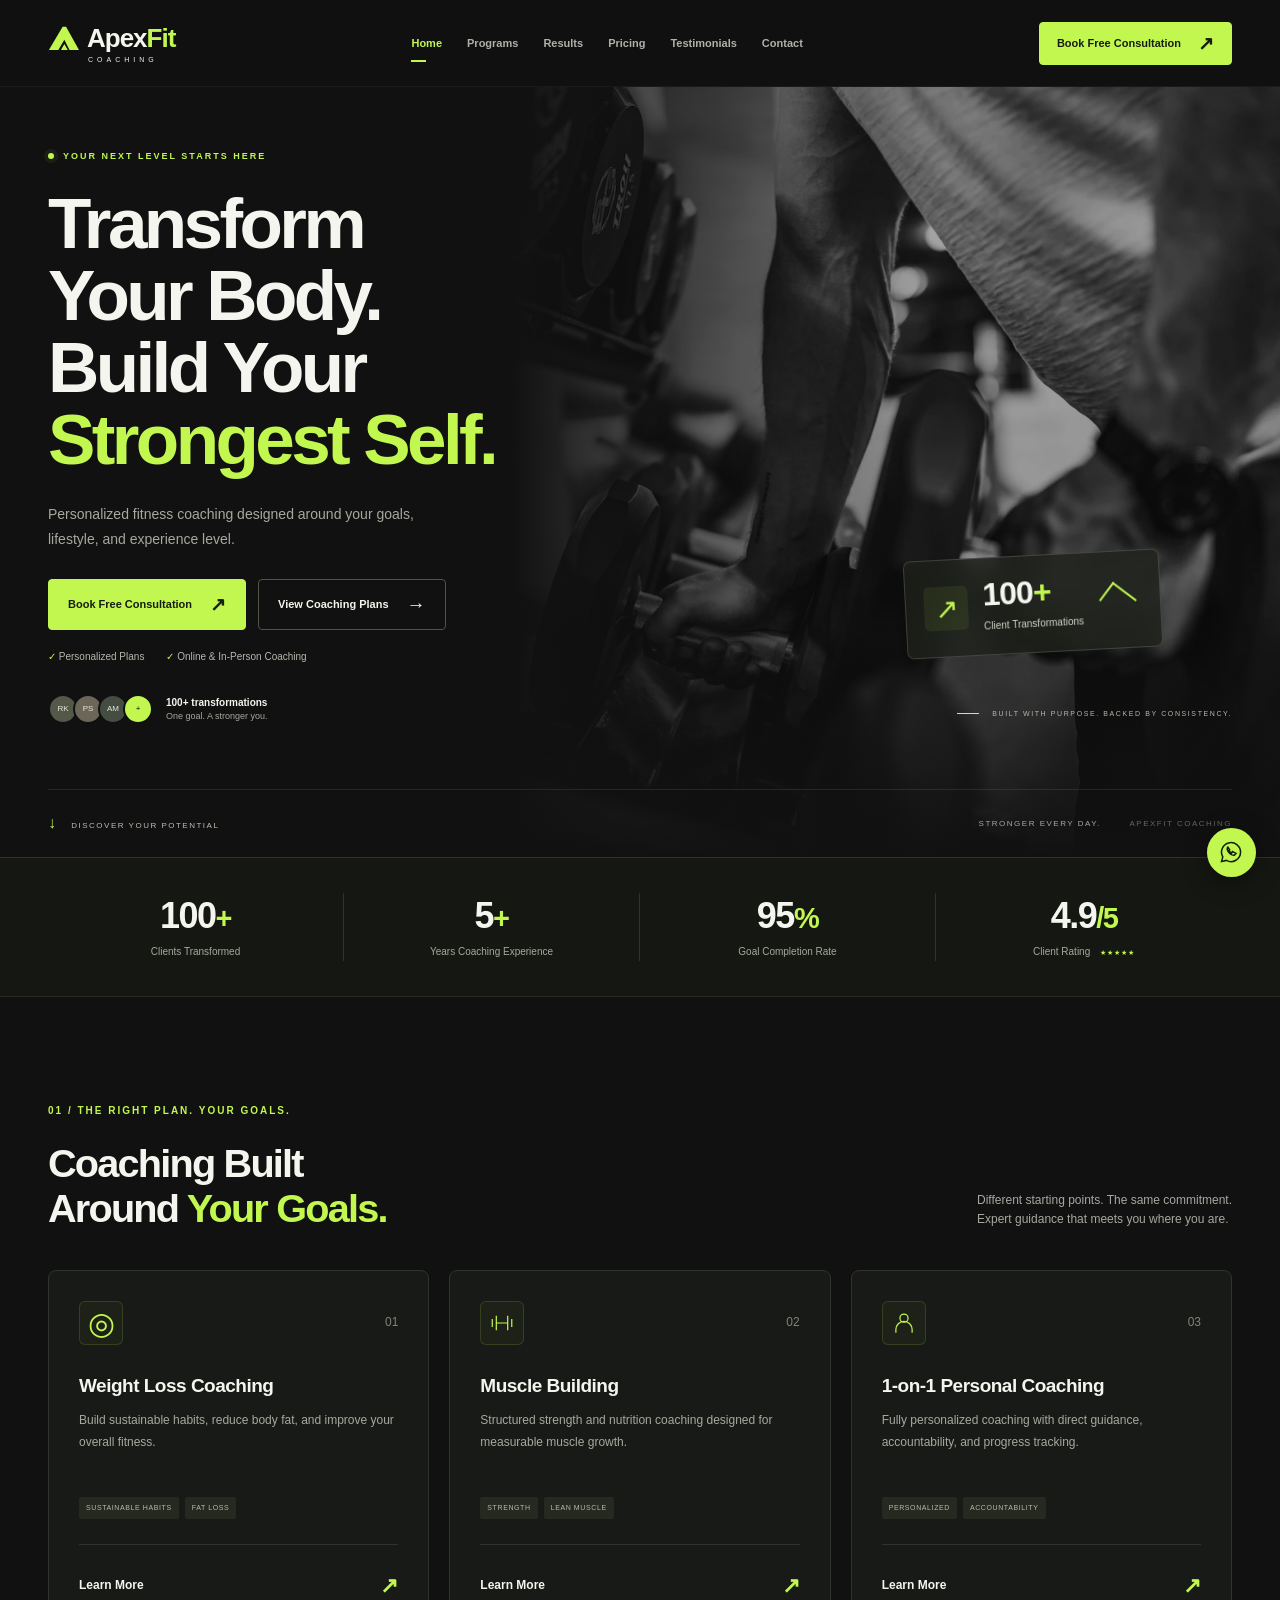
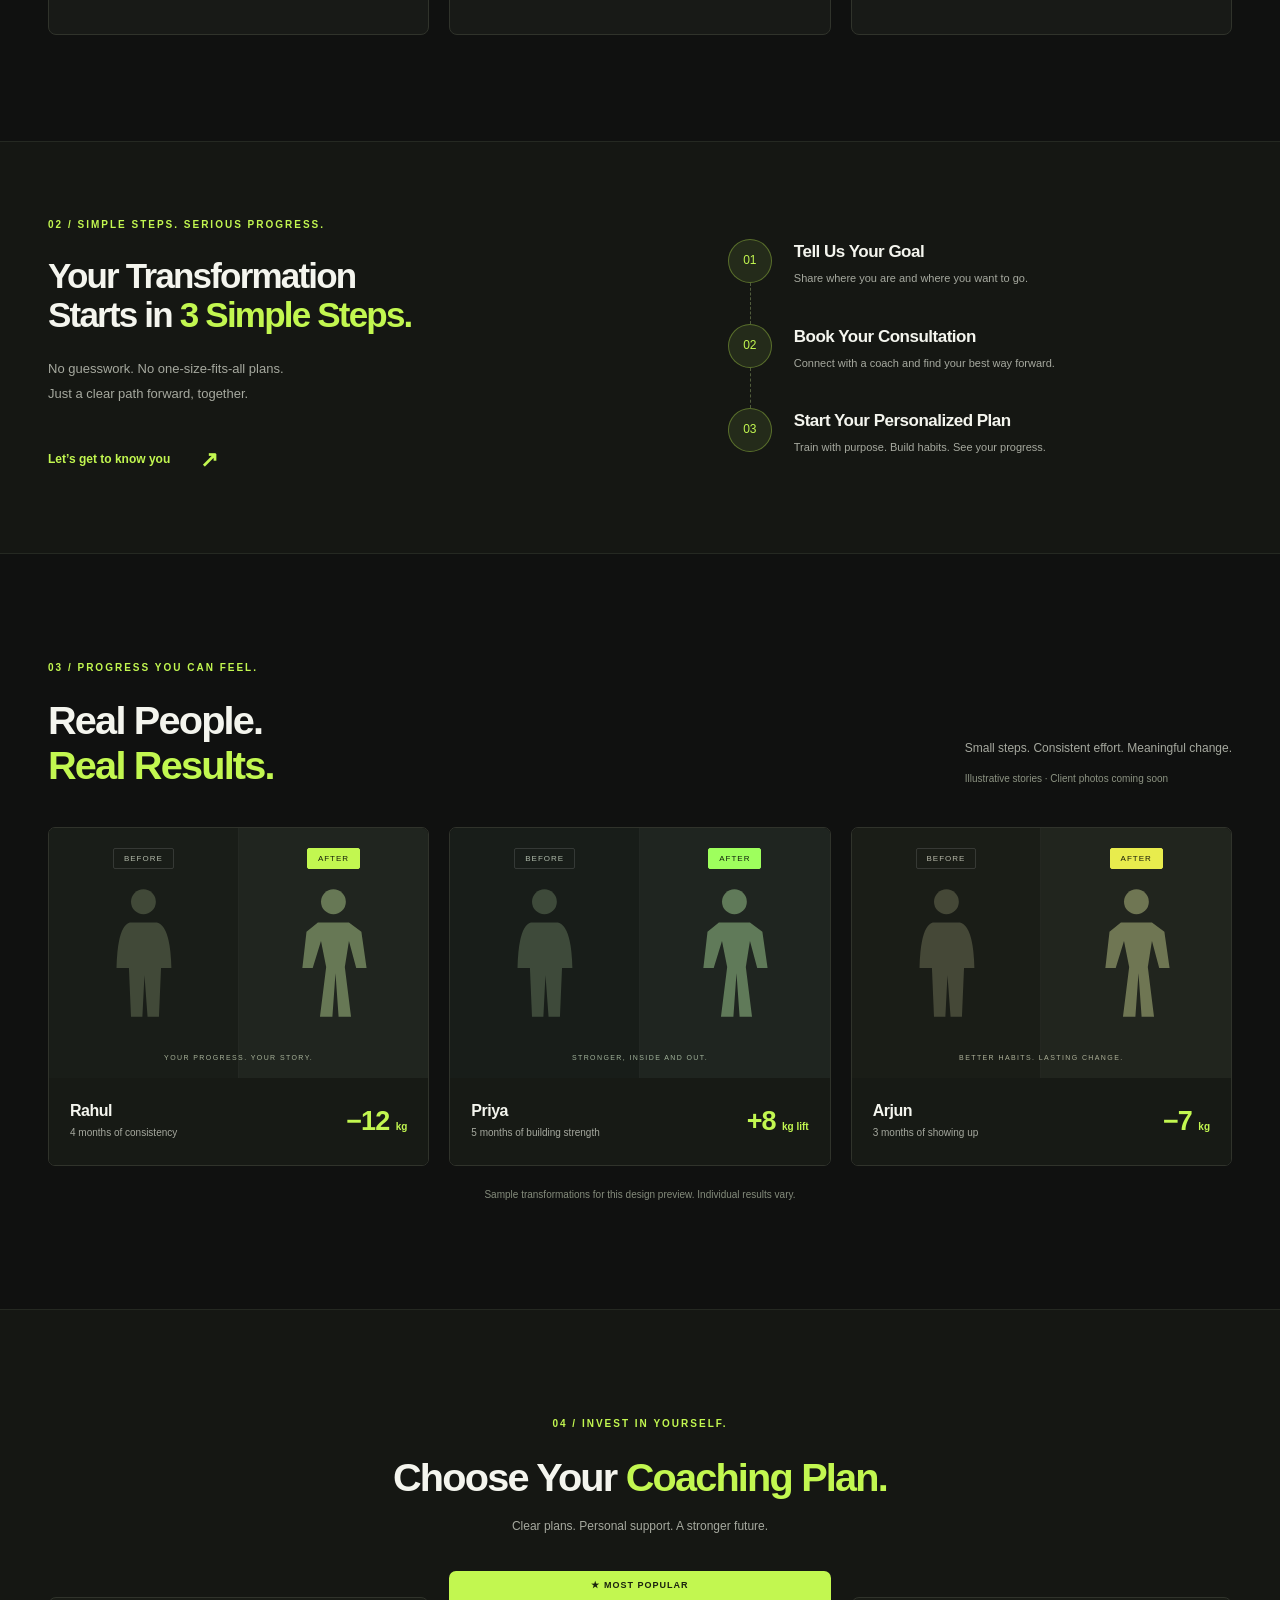
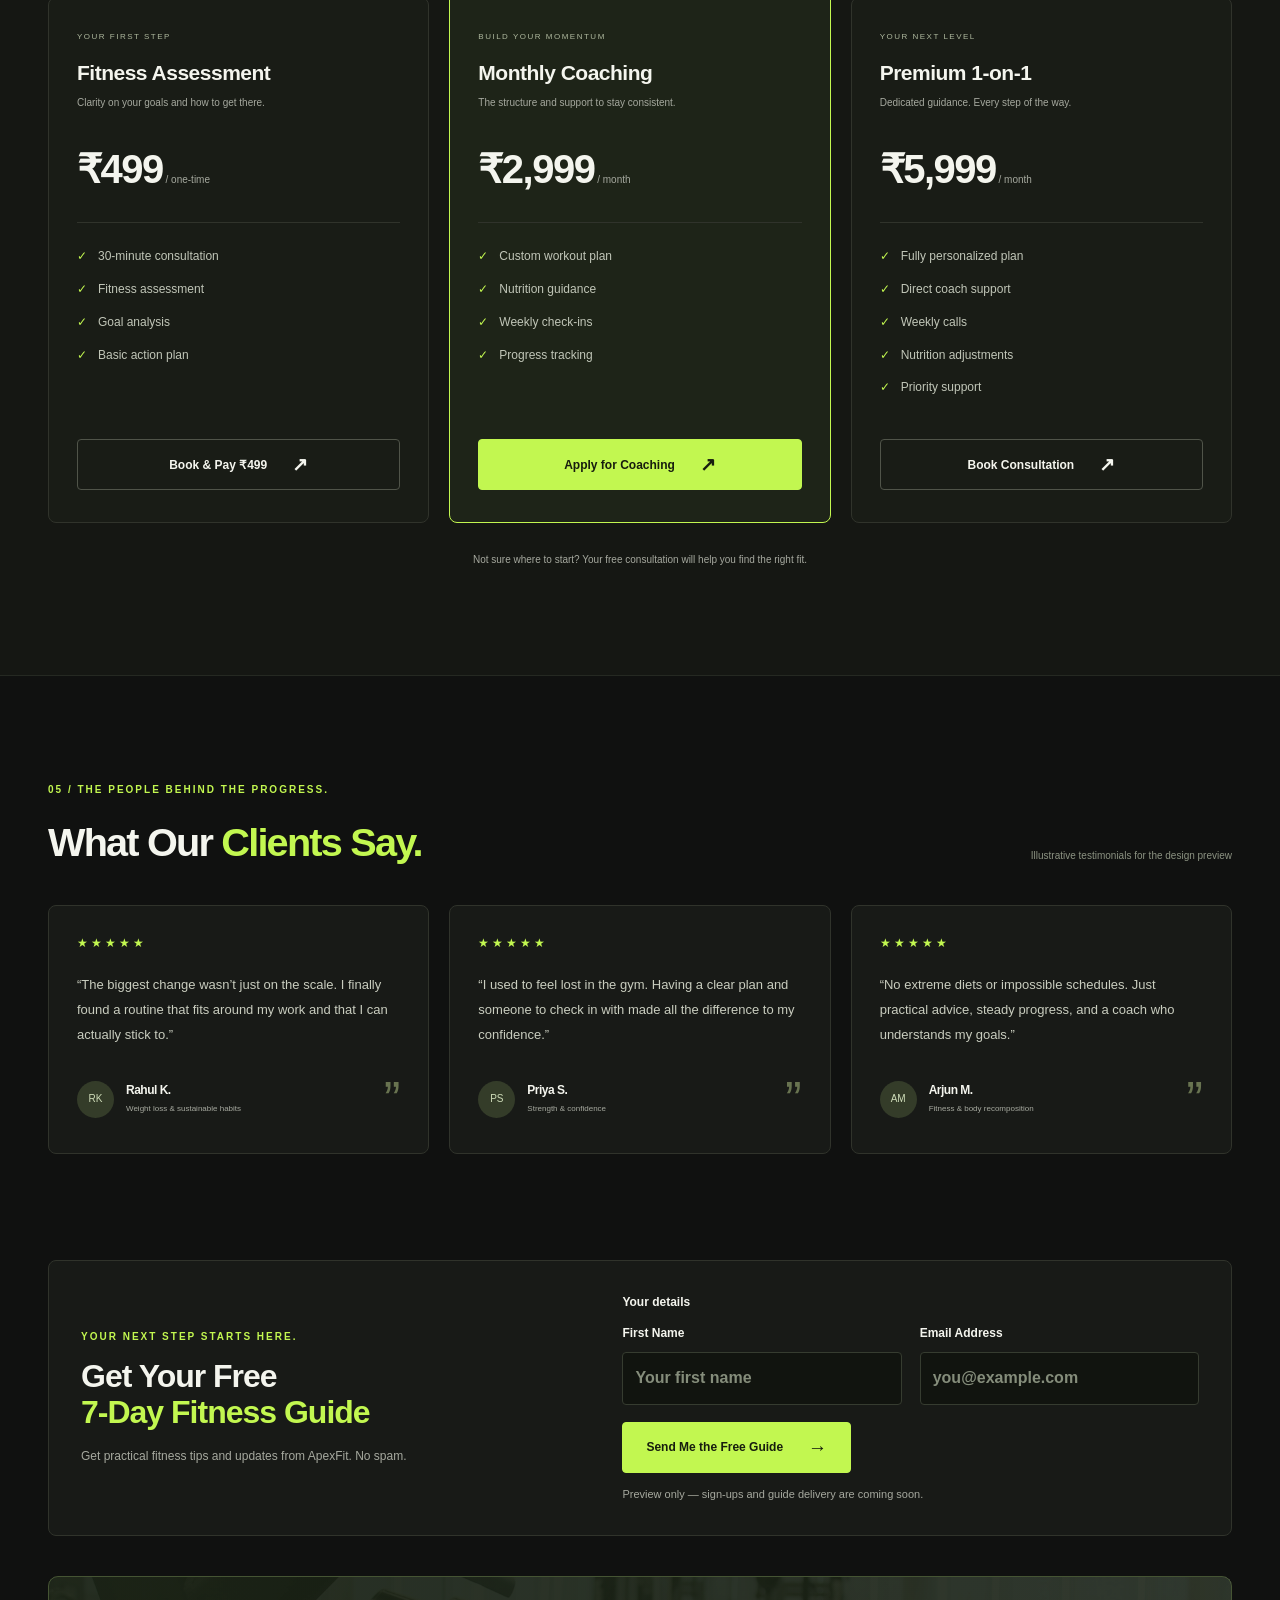
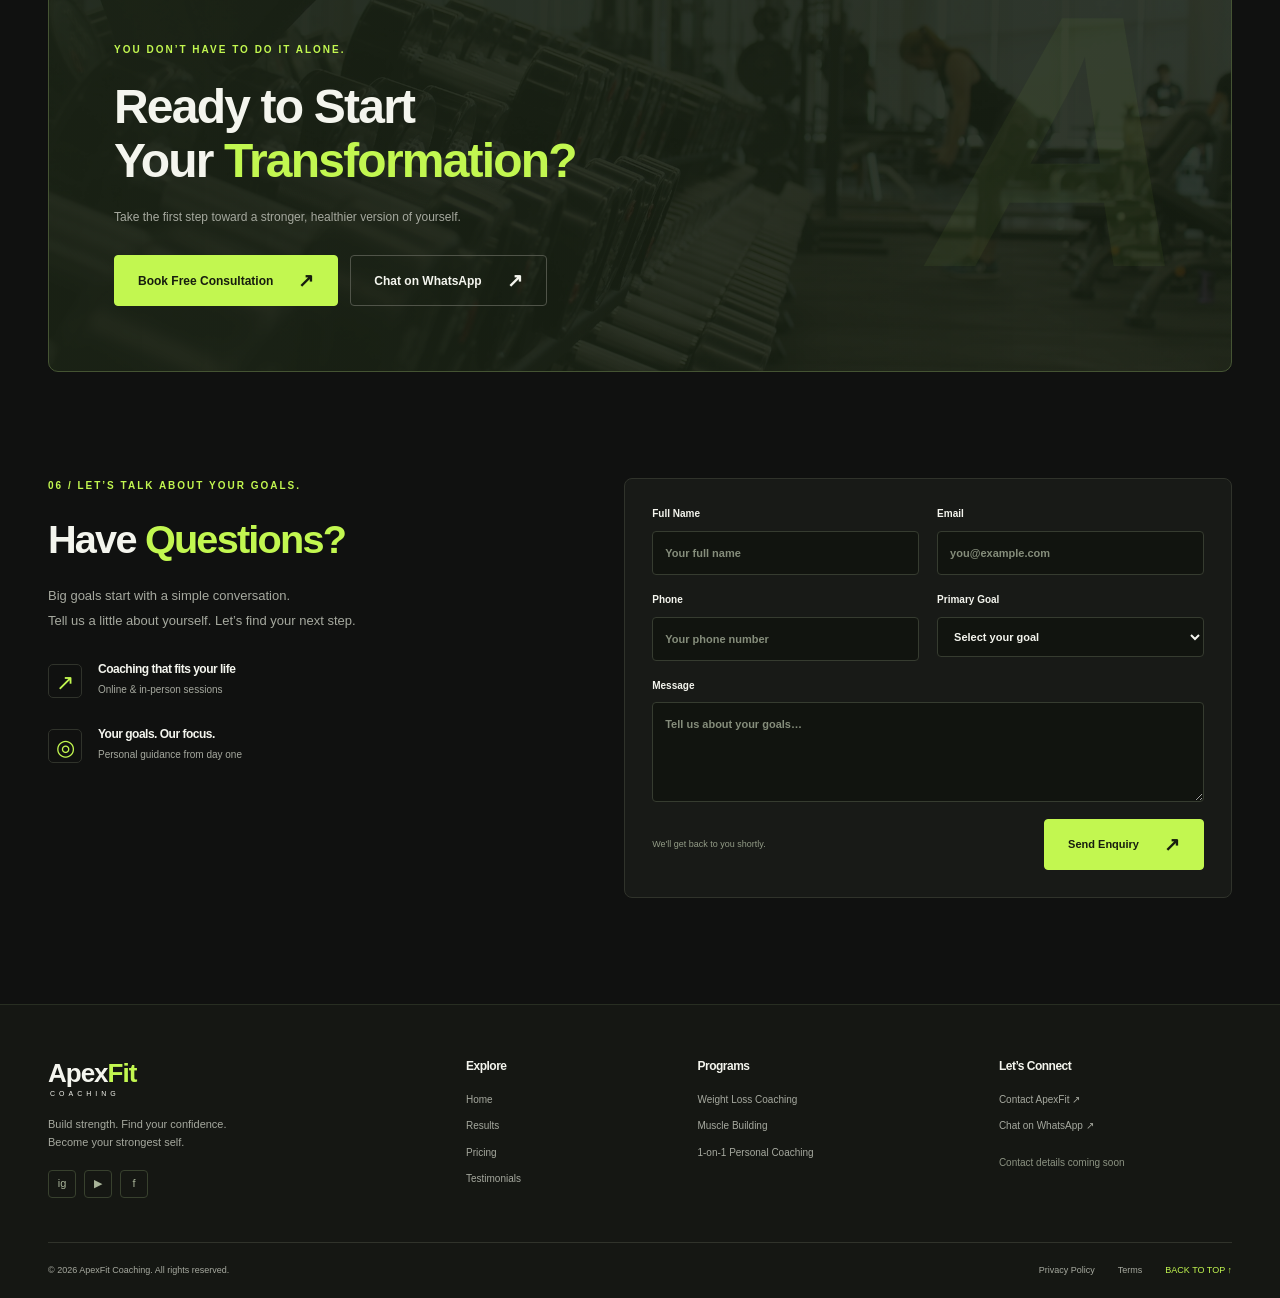
==== commit 3b4d2e78: "Add newsletter autoresponder integration" ====
--- a/index.html
+++ b/index.html
@@ -72,6 +72,31 @@
     <article class="testimonial"><div class="stars" aria-label="5 out of 5 stars">★★★★★</div><blockquote>“I used to feel lost in the gym. Having a clear plan and someone to check in with made all the difference to my confidence.”</blockquote><div class="client"><span class="client-avatar">PS</span><div><h3>Priya S.</h3><p>Strength &amp; confidence</p></div><span class="quote-mark">”</span></div></article>
     <article class="testimonial"><div class="stars" aria-label="5 out of 5 stars">★★★★★</div><blockquote>“No extreme diets or impossible schedules. Just practical advice, steady progress, and a coach who understands my goals.”</blockquote><div class="client"><span class="client-avatar">AM</span><div><h3>Arjun M.</h3><p>Fitness &amp; body recomposition</p></div><span class="quote-mark">”</span></div></article>
   </div></section>
+  <section class="newsletter container" id="newsletter" aria-labelledby="newsletter-title">
+    <div class="newsletter-copy">
+      <p class="eyebrow">YOUR NEXT STEP STARTS HERE.</p>
+      <h2 id="newsletter-title">Get Your Free<br><span>7-Day Fitness Guide</span></h2>
+      <p id="newsletter-description">Get practical fitness tips and updates from ApexFit. No spam.</p>
+    </div>
+    <!-- Practice form only: no email service or backend is connected. -->
+    <form id="newsletter-form" aria-labelledby="newsletter-title" aria-describedby="newsletter-description newsletter-note">
+      <fieldset class="newsletter-fields" disabled>
+        <legend class="newsletter-legend">Your details</legend>
+        <div class="form-row">
+          <label for="newsletter-first-name">First Name
+            <input id="newsletter-first-name" name="first_name" type="text" autocomplete="given-name" placeholder="Your first name" required>
+          </label>
+          <label for="newsletter-email">Email Address
+            <input id="newsletter-email" name="email" type="email" autocomplete="email" placeholder="you@example.com" required>
+          </label>
+        </div>
+        <button class="button" type="submit">Send Me the Free Guide <span aria-hidden="true">→</span></button>
+      </fieldset>
+      <p id="newsletter-note" class="newsletter-note">Preview only — sign-ups and guide delivery are coming soon.</p>
+      <p id="newsletter-status" class="newsletter-status" role="status" aria-atomic="true"></p>
+      <noscript><p class="newsletter-note">Enable JavaScript to try this preview form.</p></noscript>
+    </form>
+  </section>
   <section class="final-cta container"><div><p class="eyebrow">YOU DON’T HAVE TO DO IT ALONE.</p><h2>Ready to Start<br>Your <span>Transformation?</span></h2><p>Take the first step toward a stronger, healthier version of yourself.</p><div class="actions"><!-- Cal.com booking popup; FUTURE: WhatsApp integration --><button class="button" data-cal-link="sahil-4kkyif/free-fitness-consultation" data-cal-namespace="free-fitness-consultation" data-cal-config='{"layout":"month_view","useSlotsViewOnSmallScreen":"true","theme":"auto"}'>Book Free Consultation <span>↗</span></button><a class="button button-outline" href="https://wa.me/918699613773?text=Hi%2C%20I%27m%20interested%20in%20ApexFit%20Coaching.%20I%27d%20like%20to%20know%20more%20about%20the%20plans" target="_blank" rel="noopener noreferrer">Chat on WhatsApp <span>↗</span></a></div></div><span class="cta-watermark" aria-hidden="true">A</span></section>
   <section class="section container contact-layout" id="contact"><div><p class="eyebrow">06 / LET’S TALK ABOUT YOUR GOALS.</p><h2>Have <span>Questions?</span></h2><p class="muted">Big goals start with a simple conversation.<br>Tell us a little about yourself. Let’s find your next step.</p><div class="contact-detail"><span>↗</span><div><h3>Coaching that fits your life</h3><p>Online &amp; in-person sessions</p></div></div><div class="contact-detail"><span>◎</span><div><h3>Your goals. Our focus.</h3><p>Personal guidance from day one</p></div></div></div>
     <!-- Enquiry form submits directly to Formspree. -->
--- a/styles.css
+++ b/styles.css
@@ -5,3 +5,20 @@
 @media(max-width:900px){.nav-wrap{height:75px}.nav-wrap nav{display:none;position:absolute;top:75px;left:0;right:0;background:#161a13;padding:25px 30px;border-bottom:1px solid var(--line);flex-direction:column;gap:10px}.nav-wrap nav.open{display:flex}.nav-wrap nav a{font-size:14px}.menu-toggle{display:flex;flex-direction:column;justify-content:center;gap:6px;width:36px;height:36px;border:0;background:none;margin-left:auto;order:3}.menu-toggle span{height:2px;width:24px;background:var(--text);transition:transform .2s}.menu-toggle[aria-expanded=true] span:first-child{transform:translateY(4px) rotate(45deg)}.menu-toggle[aria-expanded=true] span:last-child{transform:translateY(-4px) rotate(-45deg)}.nav-cta{margin-left:auto}.hero-note{padding:15px;right:0;bottom:120px;gap:10px}.hero-note strong{font-size:25px}.hero-note .mini-icon{width:33px;height:33px}.note-line{display:none}.image-caption{display:none}.hero-copy{max-width:510px}.hero-image{left:32%}.hero-image:after{background:linear-gradient(90deg,#101110 0%,#10111088 35%,#10111015 100%),linear-gradient(0deg,#101110,transparent 60%)}.section{padding-block:75px}.section-heading{align-items:flex-start;gap:25px}.section-heading>p{max-width:230px}.program-grid,.pricing-grid,.testimonials-grid{gap:13px}.program-card{padding:21px 17px}.program-card h3{min-height:38px}.program-card>p{min-height:90px}.tags{min-height:40px}.process-layout h2{font-size:29px}.process-layout{gap:30px}.transformation{height:220px}.transformation svg{height:120px}.result-caption{padding:16px 12px}.result-caption>strong{font-size:23px}.result-caption p{font-size:8px}.price-card{padding:25px 18px}.price-card h3{font-size:18px}.price{font-size:32px}.price-card .button{font-size:10px;gap:10px;padding:13px 8px}.plan-description{min-height:33px}.testimonial{padding:22px 18px}.testimonial blockquote{font-size:12px}.client{gap:8px}.client-avatar{width:28px;height:28px;flex-shrink:0}.quote-mark{display:none}.final-cta{padding:45px}.contact-layout{grid-template-columns:1fr;gap:35px}.contact-layout>div{max-width:520px}.contact-detail{display:inline-flex;margin-right:25px}.footer-grid{grid-template-columns:1.4fr 1fr 1fr;gap:32px}.footer-grid>div:last-child{grid-column:2/4}}
 @media(max-width:600px){.container{width:calc(100% - 40px)}.nav-wrap{height:70px;gap:12px}.logo{font-size:23px}.logo svg{width:26px;margin-right:6px}.logo small{left:33px;font-size:6px}.nav-cta{font-size:8px;padding:10px 9px;gap:8px}.nav-cta span{font-size:13px}.menu-toggle{width:26px;padding:0;margin:0}.nav-wrap nav{top:70px}.hero-inner{padding-top:45px;padding-bottom:37px;min-height:auto}.hero .eyebrow{font-size:8px;letter-spacing:1.4px}h1{font-size:55px;letter-spacing:-2.7px}.hero-image{left:15%;opacity:.5}.hero-image img{object-position:52% center}.hero-image:after{background:linear-gradient(90deg,#101110dd,#10111066),linear-gradient(0deg,#101110,transparent 90%)}.hero-description{max-width:305px;font-size:12px;margin:23px 0}.hero .actions{gap:10px}.hero .button{font-size:10px;padding:13px 12px;gap:8px}.trust{gap:15px;font-size:8px}.hero-proof{margin-top:26px}.hero-note{display:none}.hero-bottom{padding-block:13px;font-size:7px}.hero-bottom p{display:none}.stats{padding-block:25px}.stats-grid{grid-template-columns:1fr 1fr;row-gap:24px}.stats-grid>div:nth-child(2){border:0}.stats strong{font-size:31px}.stats strong span{font-size:24px}.stats p{font-size:9px}.stats .stars{display:block;margin:5px 0 0}.section{padding-block:61px}.eyebrow{font-size:8px;letter-spacing:1.5px;margin-bottom:17px}h2{font-size:32px;letter-spacing:-1.3px}.section-heading{flex-direction:column;gap:17px;margin-bottom:28px}.section-heading>p{max-width:none;font-size:11px}.program-grid,.results-grid,.pricing-grid,.testimonials-grid{grid-template-columns:1fr;gap:17px}.program-card{padding:26px}.card-top{margin-bottom:22px}.program-card h3{font-size:21px;min-height:0}.program-card>p{font-size:13px;min-height:0}.tags{min-height:0;margin-block:22px}.tags span{font-size:8px}.process-section{padding-block:54px}.process-layout{grid-template-columns:1fr;gap:35px}.process-layout h2{font-size:31px}.steps li{padding-bottom:29px}.steps p{font-size:11px}.transformation{height:255px}.transformation svg{height:152px}.result-caption{padding:20px}.result-caption p{font-size:10px}.result-caption>strong{font-size:30px}.center-heading{text-align:left;margin-bottom:32px}.center-heading>p:last-child{font-size:11px}.pricing-grid{gap:38px}.price-card{padding:30px}.price-card h3{font-size:23px}.plan-description{min-height:0;font-size:12px}.price{font-size:43px}.price span{font-size:12px}.price-card .button{font-size:12px;padding:14px}.price-card li{font-size:13px}.plan-kicker{font-size:9px}.popular{font-size:9px}.pricing-grid .featured{margin-top:5px}.testimonial{padding:28px}.testimonial blockquote{font-size:14px}.client-avatar{width:38px;height:38px}.client{gap:13px}.client p{font-size:10px}.quote-mark{display:block}.final-cta{padding:36px 25px;width:calc(100% - 28px)}.final-cta h2{font-size:34px}.final-cta p:not(.eyebrow){font-size:12px;max-width:270px}.final-cta .button{font-size:10px;padding:13px 14px;gap:14px}.cta-watermark{right:-25px;top:25px;font-size:300px}.contact-layout{gap:30px}.contact-detail{display:flex}.contact-form{padding:21px}.form-row{grid-template-columns:1fr;gap:0}.contact-form label{font-size:11px}input,textarea,select{font-size:16px;padding:11px}.form-bottom{align-items:flex-start;flex-direction:column;gap:14px}.form-bottom .button{width:100%}.footer-grid{grid-template-columns:1fr 1fr;gap:30px}.footer-grid>div:first-child{grid-column:1/3}.footer-grid>div:last-child{grid-column:1/3}.footer-grid>div>a:not(.logo),.footer-link{font-size:11px}.footer-bottom{align-items:flex-start;flex-direction:column;gap:13px;padding-bottom:75px}.footer-bottom>div{gap:20px}.whatsapp-float{width:45px;height:45px;right:18px;bottom:18px}.sample-note{font-size:9px!important}.contact-layout .eyebrow{font-size:7px}}
 @media(prefers-reduced-motion:reduce){html{scroll-behavior:auto}*,*::before,*::after{transition:none!important;animation:none!important}.reveal{opacity:1;transform:none}}
+
+/* Compact newsletter opt-in; scoped to avoid changing existing sections. */
+.newsletter{display:grid;grid-template-columns:1fr 1.15fr;align-items:center;gap:40px;padding:32px;margin-bottom:40px;background:var(--surface);border:1px solid var(--line);border-radius:var(--radius)}
+.newsletter>div,.newsletter>form{min-width:0}
+.newsletter .eyebrow{margin-bottom:14px}
+.newsletter h2{font-size:clamp(26px,2.5vw,34px);letter-spacing:-1px}
+.newsletter-copy>p:last-child{margin-top:16px;font-size:12px;max-width:360px}
+.newsletter-fields{border:0;margin:0;padding:0;min-width:0}
+.newsletter-legend{padding:0;margin-bottom:12px;font-size:12px;font-weight:600}
+.newsletter label{display:flex;flex-direction:column;gap:8px;margin-bottom:17px;font-size:12px;font-weight:600}
+.newsletter input{font-size:16px}
+.newsletter .button{max-width:100%;white-space:normal;text-align:center}
+.newsletter-note{margin-top:12px;font-size:11px}
+.newsletter-status{font-size:12px;color:var(--lime)}
+.newsletter-status:not(:empty){margin-top:12px}
+@media(max-width:900px){.newsletter{grid-template-columns:1fr;gap:24px}.newsletter-copy>p:last-child{max-width:none}}
+@media(max-width:600px){.newsletter{padding:24px;margin-bottom:28px}.newsletter .button{width:100%}}
